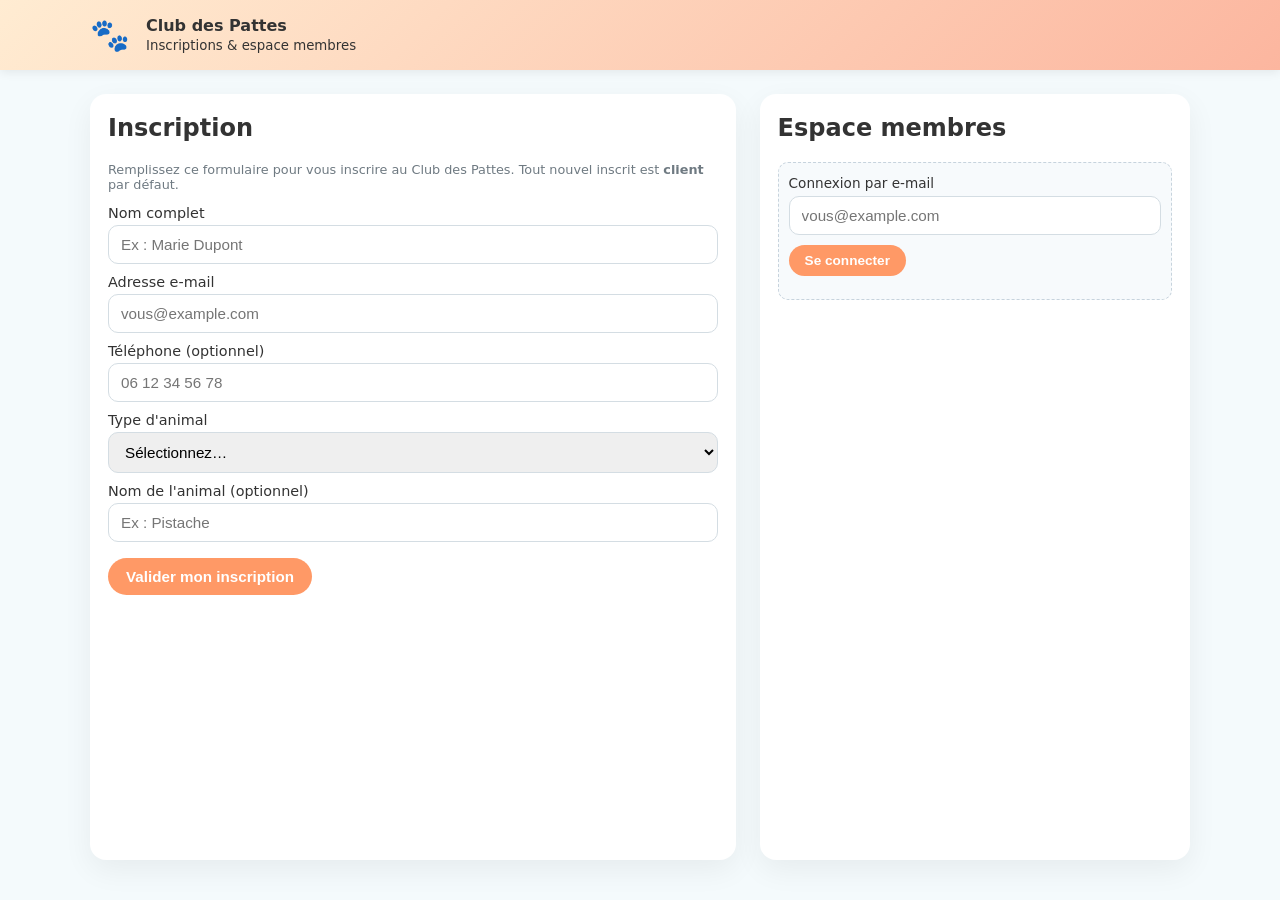
==== frontend/index.html @ 3904e28c "first commit" ====
<!DOCTYPE html>
<html lang="fr">

<head>
    <meta charset="UTF-8" />
    <meta name="viewport" content="width=device-width, initial-scale=1.0" />
    <title>Club des Pattes – Inscriptions</title>

    <style>
        /* ========= Variables & reset ========= */
        :root {
            --bg: #f4fafc;
            --primary: #ff9966;
            --primary-dark: #e07c4a;
            --accent: #4cb8b3;
            --text-main: #333;
            --card-bg: #ffffff;
            --border-radius: 16px;
        }

        * {
            box-sizing: border-box;
        }

        body {
            margin: 0;
            font-family: system-ui, sans-serif;
            background: var(--bg);
            color: var(--text-main);
        }

        /* ========= Layout général ========= */
        .page {
            min-height: 100vh;
            display: flex;
            flex-direction: column;
        }

        header {
            background: linear-gradient(135deg, #ffecd2, #fcb69f);
            padding: 16px 24px;
            box-shadow: 0 2px 10px rgba(0, 0, 0, 0.08);
        }

        .header-inner {
            max-width: 1100px;
            margin: 0 auto;
            display: flex;
            align-items: center;
            gap: 16px;
        }

        main {
            flex: 1;
            display: flex;
            justify-content: center;
            padding: 24px 16px 40px;
        }

        .layout {
            max-width: 1100px;
            width: 100%;
            display: grid;
            grid-template-columns: minmax(0, 3fr) minmax(0, 2fr);
            gap: 24px;
        }

        @media (max-width: 880px) {
            .layout {
                grid-template-columns: 1fr;
            }
        }

        /* ========= Cartes / blocs ========= */
        .card {
            background: var(--card-bg);
            border-radius: var(--border-radius);
            padding: 20px 18px;
            box-shadow: 0 10px 30px rgba(0, 0, 0, 0.06);
        }

        .card h2 {
            display: flex;
            align-items: center;
            gap: 8px;
            margin-top: 0;
        }

        .helper-text {
            font-size: 0.8rem;
            color: #6f7a82;
        }

        /* ========= Formulaires ========= */
        form label {
            display: block;
            margin-top: 10px;
            font-size: 0.9rem;
        }

        input,
        select {
            width: 100%;
            padding: 10px 12px;
            border-radius: 10px;
            border: 1px solid #d4dde3;
            margin-top: 4px;
            font-size: 0.95rem;
        }

        input:focus,
        select:focus {
            border-color: var(--accent);
            box-shadow: 0 0 0 3px rgba(76, 184, 179, 0.2);
            outline: none;
        }

        .btn-primary {
            margin-top: 16px;
            background: var(--primary);
            color: white;
            padding: 10px 18px;
            border-radius: 999px;
            border: none;
            cursor: pointer;
            font-weight: 600;
            font-size: 0.95rem;
        }

        .btn-primary:hover {
            background: var(--primary-dark);
        }

        .info-message {
            display: none;
            margin-top: 12px;
            padding: 10px;
            background: #e7faf6;
            border: 1px solid #c9efe6;
            border-radius: 8px;
            font-size: 0.85rem;
        }

        /* ========= Tableau admin ========= */
        .table-wrap {
            margin-top: 10px;
            border-radius: 12px;
            border: 1px solid #e0e5ea;
            max-height: 380px;
            overflow-y: auto;
        }

        table {
            width: 100%;
            border-collapse: collapse;
            font-size: 0.85rem;
        }

        th,
        td {
            padding: 8px 10px;
            border-bottom: 1px solid #eef1f5;
        }

        th {
            position: sticky;
            top: 0;
            background: #f7fafc;
            z-index: 1;
        }

        .btn-link {
            color: #d33;
            background: none;
            border: none;
            cursor: pointer;
            font-size: 0.8rem;
        }

        .btn-link:hover {
            text-decoration: underline;
        }

        /* ========= Espace membres ========= */
        .login-box {
            padding: 10px;
            border-radius: 10px;
            background: #f7fafc;
            border: 1px dashed #c7d3dd;
            margin-bottom: 12px;
        }

        .profile-box {
            padding: 10px;
            border-radius: 10px;
            background: #fdfefe;
            border: 1px solid #e0e5ea;
            font-size: 0.9rem;
        }

        .role-label {
            display: inline-block;
            margin-top: 6px;
            padding: 2px 8px;
            border-radius: 999px;
            font-size: 0.75rem;
            background: #e3f4ff;
            color: #246ca8;
        }

        .role-label.admin {
            background: #ffe3f1;
            color: #a3126a;
        }
    </style>
</head>

<body>
    <div class="page">
        <!-- ========= Header ========= -->
        <header>
            <div class="header-inner">
                <span style="font-size:2rem;">🐾</span>
                <div>
                    <strong>Club des Pattes</strong><br />
                    <small>Inscriptions & espace membres</small>
                </div>
            </div>
        </header>

        <!-- ========= Main ========= -->
        <main>
            <div class="layout">

                <!-- =======================
                     Colonne gauche : inscription
                     ======================= -->
                <section class="card">
                    <h2>Inscription</h2>
                    <p class="helper-text">
                        Remplissez ce formulaire pour vous inscrire au Club des Pattes.
                        Tout nouvel inscrit est <strong>client</strong> par défaut.
                    </p>

                    <form id="signupForm">
                        <label for="fullName">Nom complet</label>
                        <input id="fullName" type="text" required placeholder="Ex : Marie Dupont" />

                        <label for="email">Adresse e-mail</label>
                        <input id="email" type="email" required placeholder="vous@example.com" />

                        <label for="phone">Téléphone (optionnel)</label>
                        <input id="phone" type="tel" placeholder="06 12 34 56 78" />

                        <label for="animalType">Type d'animal</label>
                        <select id="animalType" required>
                            <option value="">Sélectionnez…</option>
                            <option value="chien">Chien</option>
                            <option value="chat">Chat</option>
                            <option value="nac">NAC</option>
                            <option value="oiseau">Oiseau</option>
                            <option value="autre">Autre</option>
                        </select>

                        <label for="animalName">Nom de l'animal (optionnel)</label>
                        <input id="animalName" type="text" placeholder="Ex : Pistache" />

                        <button class="btn-primary" type="submit" id="submitBtn">
                            Valider mon inscription
                        </button>
                    </form>

                    <div id="signupMessage" class="info-message"></div>
                </section>

                <!-- =======================
                     Colonne droite : espace membres
                     ======================= -->
                <section class="card">
                    <h2>Espace membres</h2>

                    <!-- Connexion par e-mail -->
                    <div class="login-box">
                        <label for="loginEmail" style="font-size:.85rem;">Connexion par e-mail</label>
                        <input type="email" id="loginEmail" placeholder="vous@example.com" />
                        <button id="loginBtn" type="button" class="btn-primary"
                            style="width:auto;margin-top:10px;padding:8px 16px;font-size:.85rem;">
                            Se connecter
                        </button>
                        <p id="loginStatus" class="helper-text"></p>
                    </div>

                    <!-- Vue CLIENT : profil personnel -->
                    <div id="clientProfile" style="display:none;margin-top:16px;">
                        <h3>Mon profil</h3>
                        <div id="clientProfileContent" class="profile-box">
                            <!-- rempli en JS -->
                        </div>
                    </div>

                    <!-- Vue ADMIN : gestion complète -->
                    <div id="adminManagement" style="display:none;margin-top:16px;">
                        <h3>Gestion des inscrits</h3>
                        <p class="helper-text">
                            En tant qu'admin, vous pouvez modifier les fiches, changer les rôles
                            et supprimer des inscrits.
                        </p>

                        <div class="table-wrap">
                            <table>
                                <thead>
                                    <tr>
                                        <th>Nom</th>
                                        <th>Rôle</th>
                                        <th>Animal</th>
                                        <th>Email</th>
                                        <th>Actions</th>
                                    </tr>
                                </thead>
                                <tbody id="clientsTableBody">
                                    <!-- rempli en JS -->
                                </tbody>
                            </table>
                        </div>
                    </div>
                </section>
            </div>
        </main>
    </div>

    <!-- ========= Script : logique front ========= -->
    <script>
        // URL de base de l'API Flask
        const API_BASE = "/api/clients";

        // État global
        let clients = [];        // tous les inscrits (utile pour la vue admin)
        let currentUser = null;  // utilisateur connecté (object client)
        let isAdmin = false;     // dérivé de currentUser.role === "admin"
        let editingId = null;    // id du client actuellement en édition (pour l'admin)

        // Références DOM principales
        const signupForm = document.getElementById("signupForm");
        const signupMessage = document.getElementById("signupMessage");
        const submitBtn = document.getElementById("submitBtn");

        const loginBtn = document.getElementById("loginBtn");
        const loginStatus = document.getElementById("loginStatus");
        const loginEmailInput = document.getElementById("loginEmail");

        const clientProfile = document.getElementById("clientProfile");
        const clientProfileContent = document.getElementById("clientProfileContent");
        const adminManagement = document.getElementById("adminManagement");
        const tableBody = document.getElementById("clientsTableBody");

        /* =======================
           Chargement initial des données
           ======================= */
        document.addEventListener("DOMContentLoaded", () => {
            updateViewForRole(); // personne connectée au départ
            loadClients();       // on charge quand même la base (utile pour admin)
        });

        async function loadClients() {
            try {
                const res = await fetch(API_BASE);
                clients = await res.json();
                renderTable();
                // Si currentUser est défini, on actualise ses infos depuis la base
                if (currentUser) {
                    const updated = clients.find(c => c.id === currentUser.id);
                    if (updated) {
                        currentUser = updated;
                        updateViewForRole();
                    }
                }
            } catch (err) {
                console.error("Erreur GET /api/clients :", err);
            }
        }

        /* =======================
           Inscription / édition via formulaire
           ======================= */
        signupForm.addEventListener("submit", async (e) => {
            e.preventDefault();

            // Rôle par défaut = client ; si on édite quelqu'un,
            // on conserve son rôle (client ou admin).
            let role = "client";
            if (editingId !== null) {
                const existing = clients.find(c => c.id === editingId);
                if (existing && existing.role) {
                    role = existing.role;
                }
            }

            const client = {
                fullName: document.getElementById("fullName").value.trim(),
                email: document.getElementById("email").value.trim(),
                phone: document.getElementById("phone").value.trim(),
                animalType: document.getElementById("animalType").value,
                animalName: document.getElementById("animalName").value.trim(),
                role: role
            };

            if (!client.fullName || !client.email || !client.animalType) {
                alert("Merci de remplir au minimum nom, e-mail et type d'animal.");
                return;
            }

            try {
                if (editingId === null) {
                    // --- Création (POST) ---
                    client.id = Date.now();

                    const res = await fetch(API_BASE, {
                        method: "POST",
                        headers: { "Content-Type": "application/json" },
                        body: JSON.stringify(client),
                    });

                    if (!res.ok) {
                        console.error("Erreur POST:", await res.text());
                        alert("Erreur lors de la création de l'inscription.");
                        return;
                    }

                    signupMessage.textContent = `Merci ${client.fullName}, votre inscription est enregistrée.`;
                } else {
                    // --- Édition (PUT) ---
                    const res = await fetch(`${API_BASE}/${editingId}`, {
                        method: "PUT",
                        headers: { "Content-Type": "application/json" },
                        body: JSON.stringify(client),
                    });

                    if (!res.ok) {
                        console.error("Erreur PUT:", await res.text());
                        alert("Erreur lors de la mise à jour de l'inscription.");
                        return;
                    }

                    signupMessage.textContent = `La fiche de ${client.fullName} a été mise à jour.`;
                }

                signupMessage.style.display = "block";
                signupForm.reset();
                editingId = null;
                submitBtn.textContent = "Valider mon inscription";

                await loadClients();
            } catch (err) {
                console.error("Erreur réseau (submit) :", err);
                alert("Erreur de communication avec le serveur.");
            }
        });

        /* =======================
           Connexion simple par e-mail
           (on récupère l'utilisateur et son rôle depuis l'API)
           ======================= */
        if (loginBtn) {
            loginBtn.addEventListener("click", login);
        }

        async function login() {
            const email = (loginEmailInput.value || "").trim();
            if (!email) {
                loginStatus.textContent = "Merci de saisir votre e-mail.";
                loginStatus.style.color = "#c0392b";
                return;
            }

            try {
                const res = await fetch("/api/login", {
                    method: "POST",
                    headers: { "Content-Type": "application/json" },
                    body: JSON.stringify({ email }),
                });

                if (!res.ok) {
                    loginStatus.textContent = "Utilisateur non trouvé.";
                    loginStatus.style.color = "#c0392b";
                    currentUser = null;
                    isAdmin = false;
                    updateViewForRole();
                    return;
                }

                const data = await res.json();
                currentUser = data.user;
                isAdmin = currentUser.role === "admin";

                loginStatus.textContent = isAdmin
                    ? `Connecté en admin (${currentUser.fullName}).`
                    : `Connecté en tant que client (${currentUser.fullName}).`;
                loginStatus.style.color = "#1b9448";

                updateViewForRole();
                // Pour admin, on s'assure que la table est à jour
                if (isAdmin) {
                    await loadClients();
                }
            } catch (e) {
                console.error("Erreur login:", e);
                loginStatus.textContent = "Erreur de connexion au serveur.";
                loginStatus.style.color = "#c0392b";
            }
        }

        /* =======================
           Adapter la vue en fonction du rôle
           ======================= */
        function updateViewForRole() {
            if (!currentUser) {
                // Personne connectée → on cache les deux vues
                clientProfile.style.display = "none";
                adminManagement.style.display = "none";
                return;
            }

            if (currentUser.role === "admin") {
                // Vue admin
                clientProfile.style.display = "none";
                adminManagement.style.display = "block";
            } else {
                // Vue client
                adminManagement.style.display = "none";
                clientProfile.style.display = "block";

                const animalLabel = currentUser.animalName
                    ? `${currentUser.animalName} (${currentUser.animalType})`
                    : (currentUser.animalType || "-");

                const roleText = currentUser.role === "admin" ? "Admin" : "Client";

                clientProfileContent.innerHTML = `
                    <p><strong>Nom :</strong> ${currentUser.fullName}</p>
                    <p><strong>Email :</strong> ${currentUser.email}</p>
                    <p><strong>Téléphone :</strong> ${currentUser.phone || "-"}</p>
                    <p><strong>Animal :</strong> ${animalLabel}</p>
                    <p><strong>Statut :</strong> ${roleText}</p>
                `;
            }
        }

        /* =======================
           Affichage du tableau (admin seulement)
           ======================= */
        function renderTable() {
            // Par sécurité : si pas admin, on ne montre rien
            if (!isAdmin) {
                tableBody.innerHTML = "";
                return;
            }

            tableBody.innerHTML = "";

            if (!clients.length) {
                const tr = document.createElement("tr");
                const td = document.createElement("td");
                td.colSpan = 5;
                td.textContent = "Aucun inscrit pour le moment.";
                td.style.fontStyle = "italic";
                td.style.color = "#999";
                tr.appendChild(td);
                tableBody.appendChild(tr);
                return;
            }

            clients.forEach(c => {
                const tr = document.createElement("tr");

                // Nom
                const tdName = document.createElement("td");
                tdName.textContent = c.fullName;
                tr.appendChild(tdName);

                // Rôle (select pour admin)
                const tdRole = document.createElement("td");
                const select = document.createElement("select");

                const roles = [
                    { value: "client", label: "Client" },
                    { value: "admin", label: "Admin" }
                ];

                roles.forEach(r => {
                    const opt = document.createElement("option");
                    opt.value = r.value;
                    opt.textContent = r.label;
                    if ((c.role || "client") === r.value) opt.selected = true;
                    select.appendChild(opt);
                });

                select.addEventListener("change", () => {
                    updateClientRole(c.id, select.value);
                });

                tdRole.appendChild(select);
                tr.appendChild(tdRole);

                // Animal
                const tdAnimal = document.createElement("td");
                const animalLabel = c.animalName
                    ? `${c.animalName} (${c.animalType})`
                    : (c.animalType || "-");
                tdAnimal.textContent = animalLabel;
                tr.appendChild(tdAnimal);

                // Email
                const tdEmail = document.createElement("td");
                tdEmail.textContent = c.email;
                tr.appendChild(tdEmail);

                // Actions
                const tdActions = document.createElement("td");
                const editBtn = document.createElement("button");
                editBtn.textContent = "Modifier";
                editBtn.className = "btn-link";
                editBtn.addEventListener("click", () => startEdit(c.id));

                const delBtn = document.createElement("button");
                delBtn.textContent = "Supprimer";
                delBtn.className = "btn-link";
                delBtn.addEventListener("click", () => deleteClient(c.id));

                tdActions.appendChild(editBtn);
                tdActions.appendChild(document.createTextNode(" | "));
                tdActions.appendChild(delBtn);

                tr.appendChild(tdActions);

                tableBody.appendChild(tr);
            });
        }

        /* =======================
           Actions admin : edit / delete / change role
           ======================= */

        // Pré-remplir le formulaire avec les données du client
        function startEdit(id) {
            if (!isAdmin) {
                alert("Seul un admin peut modifier une fiche depuis la vue gestion.");
                return;
            }

            const client = clients.find(c => c.id === id);
            if (!client) return;

            editingId = id;

            document.getElementById("fullName").value = client.fullName || "";
            document.getElementById("email").value = client.email || "";
            document.getElementById("phone").value = client.phone || "";
            document.getElementById("animalType").value = client.animalType || "";
            document.getElementById("animalName").value = client.animalName || "";

            submitBtn.textContent = "Mettre à jour l'inscription";
            signupMessage.style.display = "block";
            signupMessage.textContent = `Vous modifiez la fiche de ${client.fullName}.`;
        }

        async function deleteClient(id) {
            if (!isAdmin) {
                alert("Seul un admin peut supprimer une fiche.");
                return;
            }
            if (!confirm("Supprimer cet inscrit ?")) return;

            try {
                const res = await fetch(`${API_BASE}/${id}`, { method: "DELETE" });
                if (!res.ok) {
                    console.error("Erreur DELETE:", await res.text());
                    alert("Erreur lors de la suppression.");
                    return;
                }
                await loadClients();
            } catch (err) {
                console.error("Erreur réseau (delete):", err);
                alert("Erreur de communication avec le serveur.");
            }
        }

        async function updateClientRole(id, newRole) {
            if (!isAdmin) {
                alert("Seul un admin peut modifier les rôles.");
                return;
            }

            const client = clients.find(c => c.id === id);
            if (!client) return;

            const updated = { ...client, role: newRole };

            try {
                const res = await fetch(`${API_BASE}/${id}`, {
                    method: "PUT",
                    headers: { "Content-Type": "application/json" },
                    body: JSON.stringify(updated),
                });

                if (!res.ok) {
                    console.error("Erreur PUT (role):", await res.text());
                    alert("Erreur lors de la mise à jour du rôle.");
                    return;
                }

                await loadClients();

                // Si on vient de changer le rôle de l'utilisateur connecté,
                // on met à jour son état local + vue.
                if (currentUser && currentUser.id === id) {
                    currentUser.role = newRole;
                    isAdmin = newRole === "admin";
                    updateViewForRole();
                }
            } catch (err) {
                console.error("Erreur réseau (role):", err);
                alert("Erreur de communication avec le serveur.");
            }
        }
    </script>
</body>

</html>
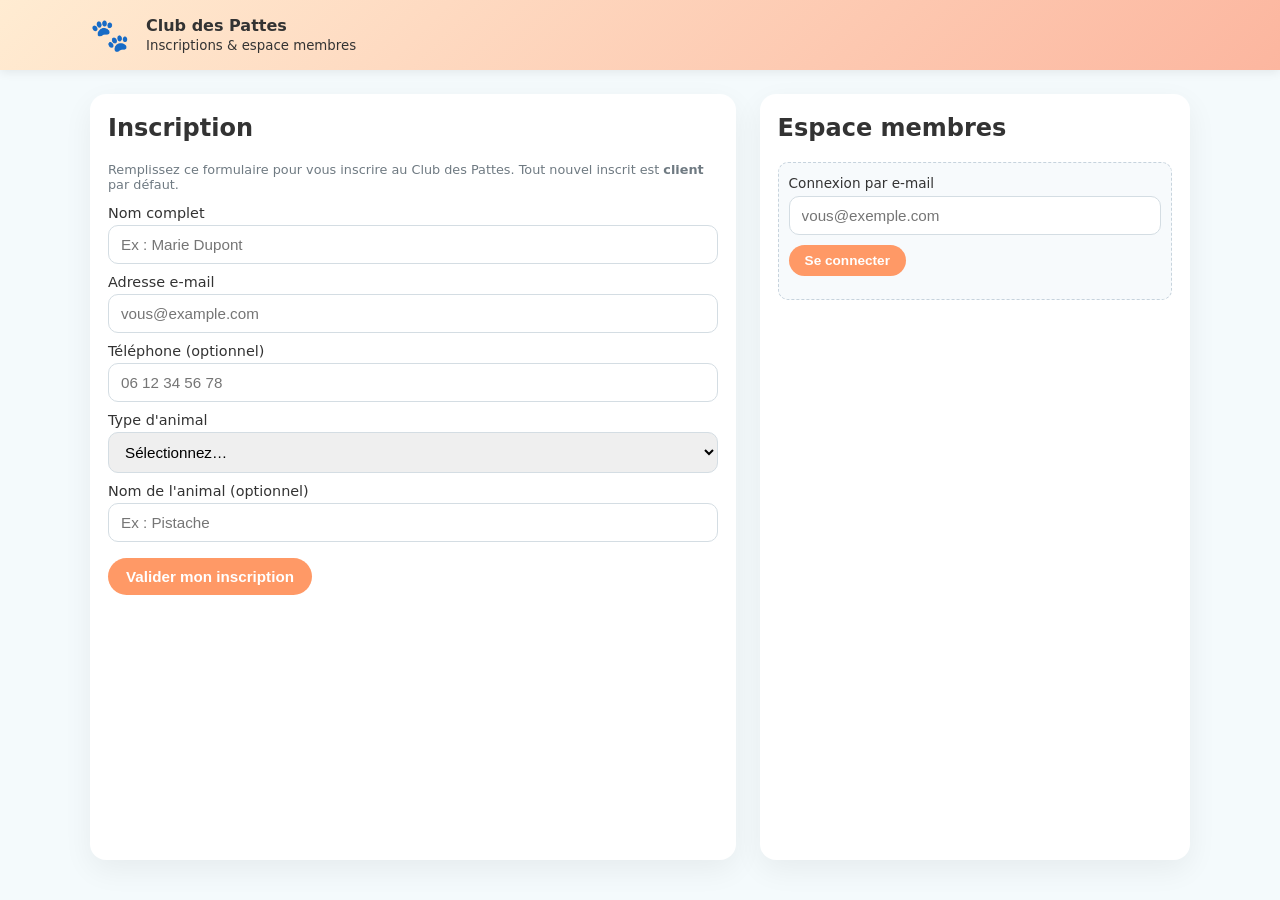
==== commit 35cf895f: "save 02/12/25" ====
--- a/frontend/index.html
+++ b/frontend/index.html
@@ -4,6 +4,7 @@
 <head>
     <meta charset="UTF-8" />
     <meta name="viewport" content="width=device-width, initial-scale=1.0" />
+    <link rel="icon" type="image/x-icon" href="favicon.ico">
     <title>Club des Pattes – Inscriptions</title>
 
     <style>
@@ -282,7 +283,7 @@
                     <!-- Connexion par e-mail -->
                     <div class="login-box">
                         <label for="loginEmail" style="font-size:.85rem;">Connexion par e-mail</label>
-                        <input type="email" id="loginEmail" placeholder="vous@example.com" />
+                        <input type="email" id="loginEmail" placeholder="vous@exemple.com" />
                         <button id="loginBtn" type="button" class="btn-primary"
                             style="width:auto;margin-top:10px;padding:8px 16px;font-size:.85rem;">
                             Se connecter
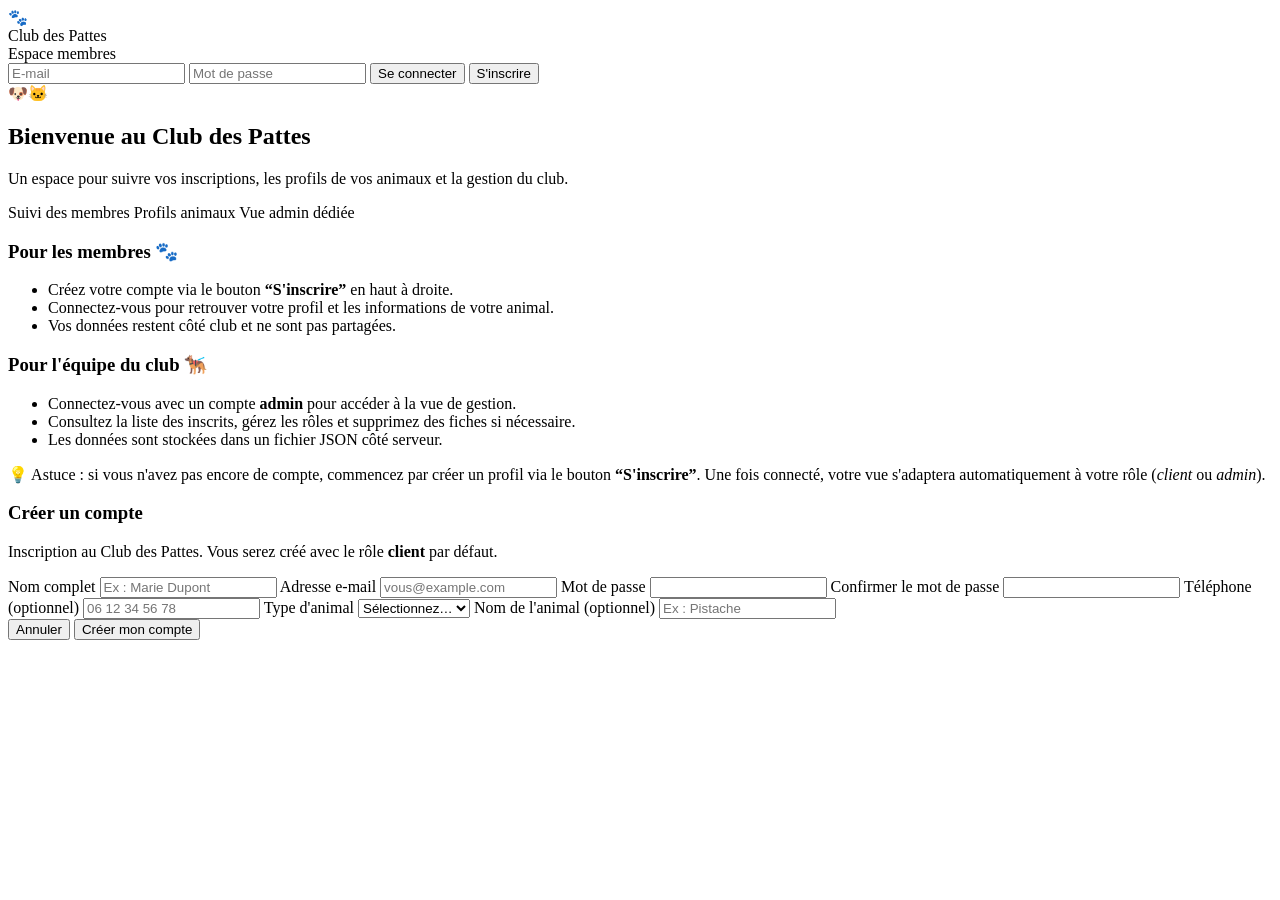
==== commit caba6448: "update 06/12/25" ====
--- a/frontend/index.html
+++ b/frontend/index.html
@@ -4,307 +4,112 @@
 <head>
     <meta charset="UTF-8" />
     <meta name="viewport" content="width=device-width, initial-scale=1.0" />
-    <link rel="icon" type="image/x-icon" href="favicon.ico">
-    <title>Club des Pattes – Inscriptions</title>
-
-    <style>
-        /* ========= Variables & reset ========= */
-        :root {
-            --bg: #f4fafc;
-            --primary: #ff9966;
-            --primary-dark: #e07c4a;
-            --accent: #4cb8b3;
-            --text-main: #333;
-            --card-bg: #ffffff;
-            --border-radius: 16px;
-        }
-
-        * {
-            box-sizing: border-box;
-        }
-
-        body {
-            margin: 0;
-            font-family: system-ui, sans-serif;
-            background: var(--bg);
-            color: var(--text-main);
-        }
-
-        /* ========= Layout général ========= */
-        .page {
-            min-height: 100vh;
-            display: flex;
-            flex-direction: column;
-        }
-
-        header {
-            background: linear-gradient(135deg, #ffecd2, #fcb69f);
-            padding: 16px 24px;
-            box-shadow: 0 2px 10px rgba(0, 0, 0, 0.08);
-        }
-
-        .header-inner {
-            max-width: 1100px;
-            margin: 0 auto;
-            display: flex;
-            align-items: center;
-            gap: 16px;
-        }
-
-        main {
-            flex: 1;
-            display: flex;
-            justify-content: center;
-            padding: 24px 16px 40px;
-        }
-
-        .layout {
-            max-width: 1100px;
-            width: 100%;
-            display: grid;
-            grid-template-columns: minmax(0, 3fr) minmax(0, 2fr);
-            gap: 24px;
-        }
-
-        @media (max-width: 880px) {
-            .layout {
-                grid-template-columns: 1fr;
-            }
-        }
-
-        /* ========= Cartes / blocs ========= */
-        .card {
-            background: var(--card-bg);
-            border-radius: var(--border-radius);
-            padding: 20px 18px;
-            box-shadow: 0 10px 30px rgba(0, 0, 0, 0.06);
-        }
-
-        .card h2 {
-            display: flex;
-            align-items: center;
-            gap: 8px;
-            margin-top: 0;
-        }
-
-        .helper-text {
-            font-size: 0.8rem;
-            color: #6f7a82;
-        }
-
-        /* ========= Formulaires ========= */
-        form label {
-            display: block;
-            margin-top: 10px;
-            font-size: 0.9rem;
-        }
-
-        input,
-        select {
-            width: 100%;
-            padding: 10px 12px;
-            border-radius: 10px;
-            border: 1px solid #d4dde3;
-            margin-top: 4px;
-            font-size: 0.95rem;
-        }
-
-        input:focus,
-        select:focus {
-            border-color: var(--accent);
-            box-shadow: 0 0 0 3px rgba(76, 184, 179, 0.2);
-            outline: none;
-        }
-
-        .btn-primary {
-            margin-top: 16px;
-            background: var(--primary);
-            color: white;
-            padding: 10px 18px;
-            border-radius: 999px;
-            border: none;
-            cursor: pointer;
-            font-weight: 600;
-            font-size: 0.95rem;
-        }
-
-        .btn-primary:hover {
-            background: var(--primary-dark);
-        }
-
-        .info-message {
-            display: none;
-            margin-top: 12px;
-            padding: 10px;
-            background: #e7faf6;
-            border: 1px solid #c9efe6;
-            border-radius: 8px;
-            font-size: 0.85rem;
-        }
-
-        /* ========= Tableau admin ========= */
-        .table-wrap {
-            margin-top: 10px;
-            border-radius: 12px;
-            border: 1px solid #e0e5ea;
-            max-height: 380px;
-            overflow-y: auto;
-        }
-
-        table {
-            width: 100%;
-            border-collapse: collapse;
-            font-size: 0.85rem;
-        }
-
-        th,
-        td {
-            padding: 8px 10px;
-            border-bottom: 1px solid #eef1f5;
-        }
-
-        th {
-            position: sticky;
-            top: 0;
-            background: #f7fafc;
-            z-index: 1;
-        }
-
-        .btn-link {
-            color: #d33;
-            background: none;
-            border: none;
-            cursor: pointer;
-            font-size: 0.8rem;
-        }
-
-        .btn-link:hover {
-            text-decoration: underline;
-        }
-
-        /* ========= Espace membres ========= */
-        .login-box {
-            padding: 10px;
-            border-radius: 10px;
-            background: #f7fafc;
-            border: 1px dashed #c7d3dd;
-            margin-bottom: 12px;
-        }
-
-        .profile-box {
-            padding: 10px;
-            border-radius: 10px;
-            background: #fdfefe;
-            border: 1px solid #e0e5ea;
-            font-size: 0.9rem;
-        }
-
-        .role-label {
-            display: inline-block;
-            margin-top: 6px;
-            padding: 2px 8px;
-            border-radius: 999px;
-            font-size: 0.75rem;
-            background: #e3f4ff;
-            color: #246ca8;
-        }
-
-        .role-label.admin {
-            background: #ffe3f1;
-            color: #a3126a;
-        }
-    </style>
+    <title>Club des Pattes – Espace membres</title>
+
+    <link rel="icon" type="image/x-icon" href="/favicon.ico">
+    <link rel="stylesheet" href="/style.css">
+
 </head>
 
 <body>
     <div class="page">
-        <!-- ========= Header ========= -->
+        <!-- ========= HEADER ========= -->
         <header>
             <div class="header-inner">
-                <span style="font-size:2rem;">🐾</span>
-                <div>
-                    <strong>Club des Pattes</strong><br />
-                    <small>Inscriptions & espace membres</small>
+                <!-- Logo + titre -->
+                <div class="logo-block">
+                    <span class="logo-icon">🐾</span>
+                    <div>
+                        <div class="header-title">Club des Pattes</div>
+                        <div class="header-sub">Espace membres</div>
+                    </div>
+                </div>
+
+                <!-- Zone authentification (en haut à droite) -->
+                <div class="auth-area" id="authArea">
+                    <!-- Affiché quand personne n'est connecté -->
+                    <input type="email" id="loginEmail" placeholder="E-mail" />
+                    <input type="password" id="loginPassword" placeholder="Mot de passe" />
+                    <button class="btn-small btn-primary" id="loginBtn">Se connecter</button>
+                    <button class="btn-small btn-outline" id="openRegisterBtn">S'inscrire</button>
+                </div>
+
+                <!-- Zone "utilisateur connecté" (remplace authArea) -->
+                <div class="auth-area" id="userArea" style="display:none;">
+                    <span id="userInfoText"></span>
+                    <button class="btn-small btn-outline" id="logoutBtn">Se déconnecter</button>
                 </div>
             </div>
         </header>
 
-        <!-- ========= Main ========= -->
+        <!-- ========= MAIN ========= -->
         <main>
             <div class="layout">
-
-                <!-- =======================
-                     Colonne gauche : inscription
-                     ======================= -->
-                <section class="card">
-                    <h2>Inscription</h2>
-                    <p class="helper-text">
-                        Remplissez ce formulaire pour vous inscrire au Club des Pattes.
-                        Tout nouvel inscrit est <strong>client</strong> par défaut.
-                    </p>
-
-                    <form id="signupForm">
-                        <label for="fullName">Nom complet</label>
-                        <input id="fullName" type="text" required placeholder="Ex : Marie Dupont" />
-
-                        <label for="email">Adresse e-mail</label>
-                        <input id="email" type="email" required placeholder="vous@example.com" />
-
-                        <label for="phone">Téléphone (optionnel)</label>
-                        <input id="phone" type="tel" placeholder="06 12 34 56 78" />
-
-                        <label for="animalType">Type d'animal</label>
-                        <select id="animalType" required>
-                            <option value="">Sélectionnez…</option>
-                            <option value="chien">Chien</option>
-                            <option value="chat">Chat</option>
-                            <option value="nac">NAC</option>
-                            <option value="oiseau">Oiseau</option>
-                            <option value="autre">Autre</option>
-                        </select>
-
-                        <label for="animalName">Nom de l'animal (optionnel)</label>
-                        <input id="animalName" type="text" placeholder="Ex : Pistache" />
-
-                        <button class="btn-primary" type="submit" id="submitBtn">
-                            Valider mon inscription
-                        </button>
-                    </form>
-
-                    <div id="signupMessage" class="info-message"></div>
-                </section>
-
-                <!-- =======================
-                     Colonne droite : espace membres
-                     ======================= -->
-                <section class="card">
-                    <h2>Espace membres</h2>
-
-                    <!-- Connexion par e-mail -->
-                    <div class="login-box">
-                        <label for="loginEmail" style="font-size:.85rem;">Connexion par e-mail</label>
-                        <input type="email" id="loginEmail" placeholder="vous@exemple.com" />
-                        <button id="loginBtn" type="button" class="btn-primary"
-                            style="width:auto;margin-top:10px;padding:8px 16px;font-size:.85rem;">
-                            Se connecter
-                        </button>
-                        <p id="loginStatus" class="helper-text"></p>
-                    </div>
-
-                    <!-- Vue CLIENT : profil personnel -->
-                    <div id="clientProfile" style="display:none;margin-top:16px;">
-                        <h3>Mon profil</h3>
-                        <div id="clientProfileContent" class="profile-box">
-                            <!-- rempli en JS -->
+                <!-- Colonne gauche : accueil -->
+                <section class="card home-card">
+                    <div class="home-header">
+                        <div class="home-emoji">🐶🐱</div>
+                        <div>
+                            <h1 class="home-title">Bienvenue au Club des Pattes</h1>
+                            <p class="home-subtitle">
+                                Un espace pour suivre vos inscriptions, les profils de vos animaux
+                                et la gestion du club.
+                            </p>
+                            <div class="pills-row">
+                                <span class="pill highlight">Suivi des membres</span>
+                                <span class="pill">Profils animaux</span>
+                                <span class="pill">Vue admin dédiée</span>
+                            </div>
                         </div>
                     </div>
 
-                    <!-- Vue ADMIN : gestion complète -->
-                    <div id="adminManagement" style="display:none;margin-top:16px;">
-                        <h3>Gestion des inscrits</h3>
+                    <div class="home-columns">
+                        <div class="home-block">
+                            <h3>Pour les membres 🐾</h3>
+                            <ul class="home-list">
+                                <li>Créez votre compte via le bouton <strong>“S'inscrire”</strong> en haut à droite.
+                                </li>
+                                <li>Connectez-vous pour retrouver votre profil et les informations de votre animal.</li>
+                                <li>Vos données restent côté club et ne sont pas partagées.</li>
+                            </ul>
+                        </div>
+
+                        <div class="home-block">
+                            <h3>Pour l'équipe du club 🐕‍🦺</h3>
+                            <ul class="home-list">
+                                <li>Connectez-vous avec un compte <strong>admin</strong> pour accéder à la vue de
+                                    gestion.</li>
+                                <li>Consultez la liste des inscrits, gérez les rôles et supprimez des fiches si
+                                    nécessaire.</li>
+                                <li>Les données sont stockées dans un fichier JSON côté serveur.</li>
+                            </ul>
+                        </div>
+                    </div>
+
+                    <p class="home-footer-note">
+                        💡 Astuce : si vous n'avez pas encore de compte, commencez par créer un profil via le bouton
+                        <strong>“S'inscrire”</strong>. Une fois connecté, votre vue s'adaptera automatiquement à votre
+                        rôle
+                        (<em>client</em> ou <em>admin</em>).
+                    </p>
+                </section>
+
+                <!-- Colonne droite : espace client / admin -->
+                <section class="card">
+                    <!-- Messages généraux -->
+                    <div id="globalMessage" class="info-message"></div>
+
+                    <!-- Vue client -->
+                    <div id="clientView" style="display:none;">
+                        <h2>Mon profil</h2>
+                        <div id="clientProfile" class="profile-box"></div>
+                    </div>
+
+                    <!-- Vue admin -->
+                    <div id="adminView" style="display:none;">
+                        <h2>Gestion des inscrits</h2>
                         <p class="helper-text">
-                            En tant qu'admin, vous pouvez modifier les fiches, changer les rôles
-                            et supprimer des inscrits.
+                            Espace réservé aux administrateurs du Club des Pattes.
                         </p>
 
                         <div class="table-wrap">
@@ -327,164 +132,181 @@
                 </section>
             </div>
         </main>
+
+        <!-- ========= MODAL INSCRIPTION ========= -->
+        <div class="modal-backdrop" id="registerModal">
+            <div class="modal">
+                <h3>Créer un compte</h3>
+                <p class="helper-text">
+                    Inscription au Club des Pattes. Vous serez créé avec le rôle <strong>client</strong> par défaut.
+                </p>
+
+                <!-- Formulaire d'inscription -->
+                <form id="registerForm">
+                    <label for="regFullName">Nom complet</label>
+                    <input id="regFullName" type="text" required placeholder="Ex : Marie Dupont" />
+
+                    <label for="regEmail">Adresse e-mail</label>
+                    <input id="regEmail" type="email" required placeholder="vous@example.com" />
+
+                    <label for="regPassword">Mot de passe</label>
+                    <input id="regPassword" type="password" required />
+
+                    <label for="regPassword2">Confirmer le mot de passe</label>
+                    <input id="regPassword2" type="password" required />
+
+                    <label for="regPhone">Téléphone (optionnel)</label>
+                    <input id="regPhone" type="tel" placeholder="06 12 34 56 78" />
+
+                    <label for="regAnimalType">Type d'animal</label>
+                    <select id="regAnimalType" required>
+                        <option value="">Sélectionnez…</option>
+                        <option value="chien">Chien</option>
+                        <option value="chat">Chat</option>
+                        <option value="nac">NAC</option>
+                        <option value="oiseau">Oiseau</option>
+                        <option value="autre">Autre</option>
+                    </select>
+
+                    <label for="regAnimalName">Nom de l'animal (optionnel)</label>
+                    <input id="regAnimalName" type="text" placeholder="Ex : Pistache" />
+
+                    <div class="modal-actions">
+                        <button type="button" class="btn-small btn-outline" id="closeRegisterBtn">Annuler</button>
+                        <button type="submit" class="btn-small btn-primary">Créer mon compte</button>
+                    </div>
+                </form>
+
+                <!-- Message d'erreur sous le formulaire -->
+                <p class="helper-text" id="registerMessage"></p>
+
+                <!-- Écran de succès -->
+                <div id="registerSuccess" style="display:none; text-align:center; padding:10px 0;">
+                    <h3>Compte créé avec succès 🎉</h3>
+                    <p class="helper-text">Vous pouvez maintenant vous connecter.</p>
+
+                    <div class="modal-actions" style="justify-content:center; margin-top:15px;">
+                        <button id="successLoginBtn" class="btn-small btn-primary">Se connecter</button>
+                        <button id="successCloseBtn" class="btn-small btn-outline">Fermer</button>
+                    </div>
+                </div>
+            </div>
+        </div>
     </div>
 
-    <!-- ========= Script : logique front ========= -->
+    <!-- ========= SCRIPT ========= -->
     <script>
-        // URL de base de l'API Flask
-        const API_BASE = "/api/clients";
-
-        // État global
-        let clients = [];        // tous les inscrits (utile pour la vue admin)
-        let currentUser = null;  // utilisateur connecté (object client)
-        let isAdmin = false;     // dérivé de currentUser.role === "admin"
-        let editingId = null;    // id du client actuellement en édition (pour l'admin)
-
-        // Références DOM principales
-        const signupForm = document.getElementById("signupForm");
-        const signupMessage = document.getElementById("signupMessage");
-        const submitBtn = document.getElementById("submitBtn");
+        const API_CLIENTS = "/api/clients";
+        const API_LOGIN = "/api/login";
+
+        let clients = [];
+        let currentUser = null;
+        let isAdmin = false;
+
+        // Références DOM
+        const authArea = document.getElementById("authArea");
+        const userArea = document.getElementById("userArea");
+        const userInfoText = document.getElementById("userInfoText");
+        const logoutBtn = document.getElementById("logoutBtn");
 
         const loginBtn = document.getElementById("loginBtn");
-        const loginStatus = document.getElementById("loginStatus");
-        const loginEmailInput = document.getElementById("loginEmail");
-
+        const loginEmail = document.getElementById("loginEmail");
+        const loginPassword = document.getElementById("loginPassword");
+
+        const globalMessage = document.getElementById("globalMessage");
+        const clientView = document.getElementById("clientView");
         const clientProfile = document.getElementById("clientProfile");
-        const clientProfileContent = document.getElementById("clientProfileContent");
-        const adminManagement = document.getElementById("adminManagement");
+        const adminView = document.getElementById("adminView");
         const tableBody = document.getElementById("clientsTableBody");
 
-        /* =======================
-           Chargement initial des données
-           ======================= */
+        const registerModal = document.getElementById("registerModal");
+        const openRegisterBtn = document.getElementById("openRegisterBtn");
+        const closeRegisterBtn = document.getElementById("closeRegisterBtn");
+        const registerForm = document.getElementById("registerForm");
+        const registerMessage = document.getElementById("registerMessage");
+        const registerSuccess = document.getElementById("registerSuccess");
+        const successLoginBtn = document.getElementById("successLoginBtn");
+        const successCloseBtn = document.getElementById("successCloseBtn");
+
+        /* ========= Init ========= */
         document.addEventListener("DOMContentLoaded", () => {
-            updateViewForRole(); // personne connectée au départ
-            loadClients();       // on charge quand même la base (utile pour admin)
+            loadClients();
         });
 
+        /* ========= Helpers UI ========= */
+        function showGlobalMessage(text, ok = true) {
+            globalMessage.textContent = text;
+            globalMessage.style.display = "block";
+            globalMessage.style.background = ok ? "#e7faf6" : "#fdecea";
+            globalMessage.style.borderColor = ok ? "#c9efe6" : "#f5c2c0";
+        }
+
+        function clearGlobalMessage() {
+            globalMessage.style.display = "none";
+            globalMessage.textContent = "";
+        }
+
+        function openRegisterModal() {
+            // reset pour nouvelle ouverture
+            registerForm.style.display = "block";
+            registerForm.reset();
+            registerMessage.textContent = "";
+            registerSuccess.style.display = "none";
+            registerModal.style.display = "flex";
+        }
+
+        function closeRegisterModal() {
+            registerModal.style.display = "none";
+            // on réinitialise pour la prochaine fois
+            registerForm.style.display = "block";
+            registerForm.reset();
+            registerMessage.textContent = "";
+            registerSuccess.style.display = "none";
+        }
+
+        /* ========= Chargement de la base ========= */
         async function loadClients() {
             try {
-                const res = await fetch(API_BASE);
+                const res = await fetch(API_CLIENTS);
                 clients = await res.json();
                 renderTable();
-                // Si currentUser est défini, on actualise ses infos depuis la base
                 if (currentUser) {
                     const updated = clients.find(c => c.id === currentUser.id);
-                    if (updated) {
-                        currentUser = updated;
-                        updateViewForRole();
-                    }
+                    if (updated) currentUser = updated;
+                    updateViewForRole();
                 }
             } catch (err) {
-                console.error("Erreur GET /api/clients :", err);
-            }
-        }
-
-        /* =======================
-           Inscription / édition via formulaire
-           ======================= */
-        signupForm.addEventListener("submit", async (e) => {
-            e.preventDefault();
-
-            // Rôle par défaut = client ; si on édite quelqu'un,
-            // on conserve son rôle (client ou admin).
-            let role = "client";
-            if (editingId !== null) {
-                const existing = clients.find(c => c.id === editingId);
-                if (existing && existing.role) {
-                    role = existing.role;
-                }
-            }
-
-            const client = {
-                fullName: document.getElementById("fullName").value.trim(),
-                email: document.getElementById("email").value.trim(),
-                phone: document.getElementById("phone").value.trim(),
-                animalType: document.getElementById("animalType").value,
-                animalName: document.getElementById("animalName").value.trim(),
-                role: role
-            };
-
-            if (!client.fullName || !client.email || !client.animalType) {
-                alert("Merci de remplir au minimum nom, e-mail et type d'animal.");
-                return;
-            }
-
-            try {
-                if (editingId === null) {
-                    // --- Création (POST) ---
-                    client.id = Date.now();
-
-                    const res = await fetch(API_BASE, {
-                        method: "POST",
-                        headers: { "Content-Type": "application/json" },
-                        body: JSON.stringify(client),
-                    });
-
-                    if (!res.ok) {
-                        console.error("Erreur POST:", await res.text());
-                        alert("Erreur lors de la création de l'inscription.");
-                        return;
-                    }
-
-                    signupMessage.textContent = `Merci ${client.fullName}, votre inscription est enregistrée.`;
-                } else {
-                    // --- Édition (PUT) ---
-                    const res = await fetch(`${API_BASE}/${editingId}`, {
-                        method: "PUT",
-                        headers: { "Content-Type": "application/json" },
-                        body: JSON.stringify(client),
-                    });
-
-                    if (!res.ok) {
-                        console.error("Erreur PUT:", await res.text());
-                        alert("Erreur lors de la mise à jour de l'inscription.");
-                        return;
-                    }
-
-                    signupMessage.textContent = `La fiche de ${client.fullName} a été mise à jour.`;
-                }
-
-                signupMessage.style.display = "block";
-                signupForm.reset();
-                editingId = null;
-                submitBtn.textContent = "Valider mon inscription";
-
-                await loadClients();
-            } catch (err) {
-                console.error("Erreur réseau (submit) :", err);
-                alert("Erreur de communication avec le serveur.");
-            }
-        });
-
-        /* =======================
-           Connexion simple par e-mail
-           (on récupère l'utilisateur et son rôle depuis l'API)
-           ======================= */
+                console.error("Erreur GET clients :", err);
+            }
+        }
+
+        /* ========= Connexion ========= */
         if (loginBtn) {
             loginBtn.addEventListener("click", login);
         }
 
         async function login() {
-            const email = (loginEmailInput.value || "").trim();
-            if (!email) {
-                loginStatus.textContent = "Merci de saisir votre e-mail.";
-                loginStatus.style.color = "#c0392b";
+            clearGlobalMessage();
+            const email = (loginEmail.value || "").trim();
+            const password = loginPassword.value;
+
+            if (!email || !password) {
+                showGlobalMessage("Merci de saisir e-mail et mot de passe.", false);
                 return;
             }
 
             try {
-                const res = await fetch("/api/login", {
+                const res = await fetch(API_LOGIN, {
                     method: "POST",
                     headers: { "Content-Type": "application/json" },
-                    body: JSON.stringify({ email }),
+                    body: JSON.stringify({ email, password }),
                 });
 
                 if (!res.ok) {
-                    loginStatus.textContent = "Utilisateur non trouvé.";
-                    loginStatus.style.color = "#c0392b";
+                    showGlobalMessage("Identifiants incorrects.", false);
                     currentUser = null;
                     isAdmin = false;
+                    updateHeaderAuth();
                     updateViewForRole();
                     return;
                 }
@@ -493,42 +315,65 @@
                 currentUser = data.user;
                 isAdmin = currentUser.role === "admin";
 
-                loginStatus.textContent = isAdmin
-                    ? `Connecté en admin (${currentUser.fullName}).`
-                    : `Connecté en tant que client (${currentUser.fullName}).`;
-                loginStatus.style.color = "#1b9448";
-
+                showGlobalMessage(
+                    isAdmin
+                        ? `Connecté en tant qu'admin (${currentUser.fullName}).`
+                        : `Connecté en tant que client (${currentUser.fullName}).`,
+                    true
+                );
+
+                updateHeaderAuth();
                 updateViewForRole();
-                // Pour admin, on s'assure que la table est à jour
                 if (isAdmin) {
                     await loadClients();
                 }
-            } catch (e) {
-                console.error("Erreur login:", e);
-                loginStatus.textContent = "Erreur de connexion au serveur.";
-                loginStatus.style.color = "#c0392b";
-            }
-        }
-
-        /* =======================
-           Adapter la vue en fonction du rôle
-           ======================= */
+            } catch (err) {
+                console.error("Erreur login :", err);
+                showGlobalMessage("Erreur lors de la connexion au serveur.", false);
+            }
+        }
+
+        /* ========= Déconnexion ========= */
+        if (logoutBtn) {
+            logoutBtn.addEventListener("click", () => {
+                currentUser = null;
+                isAdmin = false;
+                loginEmail.value = "";
+                loginPassword.value = "";
+                updateHeaderAuth();
+                updateViewForRole();
+                showGlobalMessage("Vous avez été déconnecté.", true);
+            });
+        }
+
+        function updateHeaderAuth() {
+            if (currentUser) {
+                authArea.style.display = "flex";
+                authArea.style.visibility = "hidden"; /* évite de bouger le header, tout en le cachant */
+                userArea.style.display = "flex";
+                const roleText = isAdmin ? "Admin" : "Client";
+                userInfoText.textContent = `${currentUser.fullName} (${roleText})`;
+            } else {
+                authArea.style.display = "flex";
+                authArea.style.visibility = "visible";
+                userArea.style.display = "none";
+            }
+        }
+
+        /* ========= Vue selon le rôle ========= */
         function updateViewForRole() {
             if (!currentUser) {
-                // Personne connectée → on cache les deux vues
-                clientProfile.style.display = "none";
-                adminManagement.style.display = "none";
-                return;
-            }
-
-            if (currentUser.role === "admin") {
-                // Vue admin
-                clientProfile.style.display = "none";
-                adminManagement.style.display = "block";
+                clientView.style.display = "none";
+                adminView.style.display = "none";
+                return;
+            }
+
+            if (isAdmin) {
+                clientView.style.display = "none";
+                adminView.style.display = "block";
             } else {
-                // Vue client
-                adminManagement.style.display = "none";
-                clientProfile.style.display = "block";
+                adminView.style.display = "none";
+                clientView.style.display = "block";
 
                 const animalLabel = currentUser.animalName
                     ? `${currentUser.animalName} (${currentUser.animalType})`
@@ -536,7 +381,7 @@
 
                 const roleText = currentUser.role === "admin" ? "Admin" : "Client";
 
-                clientProfileContent.innerHTML = `
+                clientProfile.innerHTML = `
                     <p><strong>Nom :</strong> ${currentUser.fullName}</p>
                     <p><strong>Email :</strong> ${currentUser.email}</p>
                     <p><strong>Téléphone :</strong> ${currentUser.phone || "-"}</p>
@@ -546,11 +391,104 @@
             }
         }
 
-        /* =======================
-           Affichage du tableau (admin seulement)
-           ======================= */
+        /* ========= Modal inscription ========= */
+        openRegisterBtn.addEventListener("click", openRegisterModal);
+        closeRegisterBtn.addEventListener("click", closeRegisterModal);
+
+        registerModal.addEventListener("click", (e) => {
+            if (e.target === registerModal) {
+                closeRegisterModal();
+            }
+        });
+
+        // Gestion de l'inscription
+        registerForm.addEventListener("submit", async (e) => {
+            e.preventDefault();
+            registerMessage.style.color = "#6f7a82";
+            registerMessage.textContent = "";
+
+            const fullName = document.getElementById("regFullName").value.trim();
+            const email = document.getElementById("regEmail").value.trim();
+            const password = document.getElementById("regPassword").value;
+            const password2 = document.getElementById("regPassword2").value;
+            const phone = document.getElementById("regPhone").value.trim();
+            const animalType = document.getElementById("regAnimalType").value;
+            const animalName = document.getElementById("regAnimalName").value.trim();
+
+            if (!fullName || !email || !password || !animalType) {
+                registerMessage.textContent = "Merci de remplir tous les champs obligatoires.";
+                registerMessage.style.color = "#c0392b";
+                return;
+            }
+
+            if (password !== password2) {
+                registerMessage.textContent = "Les mots de passe ne correspondent pas.";
+                registerMessage.style.color = "#c0392b";
+                return;
+            }
+
+            const payload = {
+                id: Date.now(),
+                fullName,
+                email,
+                password,
+                phone,
+                animalType,
+                animalName,
+                role: "client"
+            };
+
+            try {
+                const res = await fetch(API_CLIENTS, {
+                    method: "POST",
+                    headers: { "Content-Type": "application/json" },
+                    body: JSON.stringify(payload),
+                });
+
+                if (res.status === 409) {
+                    registerMessage.textContent =
+                        "Cet e-mail est déjà utilisé. Essayez de vous connecter ou utilisez une autre adresse.";
+                    registerMessage.style.color = "#c0392b";
+                    return;
+                }
+
+                if (!res.ok) {
+                    console.error("Erreur POST inscription:", await res.text());
+                    registerMessage.textContent = "Erreur lors de l'inscription.";
+                    registerMessage.style.color = "#c0392b";
+                    return;
+                }
+
+                await loadClients();
+
+                // ✅ Succès : on masque le formulaire et on affiche l'écran de succès
+                registerForm.style.display = "none";
+                registerMessage.textContent = "";
+                registerSuccess.style.display = "block";
+
+                // Pré-remplir le champ login avec l'e-mail utilisé
+                loginEmail.value = email;
+
+            } catch (err) {
+                console.error("Erreur réseau inscription:", err);
+                registerMessage.textContent = "Erreur de communication avec le serveur.";
+                registerMessage.style.color = "#c0392b";
+            }
+        });
+
+        // Bouton "Se connecter" après succès
+        successLoginBtn.addEventListener("click", () => {
+            closeRegisterModal();
+            loginPassword.focus();
+        });
+
+        // Bouton "Fermer" après succès
+        successCloseBtn.addEventListener("click", () => {
+            closeRegisterModal();
+        });
+
+        /* ========= Vue admin : tableau & actions ========= */
         function renderTable() {
-            // Par sécurité : si pas admin, on ne montre rien
             if (!isAdmin) {
                 tableBody.innerHTML = "";
                 return;
@@ -573,20 +511,16 @@
             clients.forEach(c => {
                 const tr = document.createElement("tr");
 
-                // Nom
                 const tdName = document.createElement("td");
                 tdName.textContent = c.fullName;
                 tr.appendChild(tdName);
 
-                // Rôle (select pour admin)
                 const tdRole = document.createElement("td");
                 const select = document.createElement("select");
-
                 const roles = [
                     { value: "client", label: "Client" },
                     { value: "admin", label: "Admin" }
                 ];
-
                 roles.forEach(r => {
                     const opt = document.createElement("option");
                     opt.value = r.value;
@@ -594,15 +528,10 @@
                     if ((c.role || "client") === r.value) opt.selected = true;
                     select.appendChild(opt);
                 });
-
-                select.addEventListener("change", () => {
-                    updateClientRole(c.id, select.value);
-                });
-
+                select.addEventListener("change", () => updateClientRole(c.id, select.value));
                 tdRole.appendChild(select);
                 tr.appendChild(tdRole);
 
-                // Animal
                 const tdAnimal = document.createElement("td");
                 const animalLabel = c.animalName
                     ? `${c.animalName} (${c.animalType})`
@@ -610,69 +539,31 @@
                 tdAnimal.textContent = animalLabel;
                 tr.appendChild(tdAnimal);
 
-                // Email
                 const tdEmail = document.createElement("td");
                 tdEmail.textContent = c.email;
                 tr.appendChild(tdEmail);
 
-                // Actions
                 const tdActions = document.createElement("td");
-                const editBtn = document.createElement("button");
-                editBtn.textContent = "Modifier";
-                editBtn.className = "btn-link";
-                editBtn.addEventListener("click", () => startEdit(c.id));
-
                 const delBtn = document.createElement("button");
                 delBtn.textContent = "Supprimer";
                 delBtn.className = "btn-link";
                 delBtn.addEventListener("click", () => deleteClient(c.id));
-
-                tdActions.appendChild(editBtn);
-                tdActions.appendChild(document.createTextNode(" | "));
                 tdActions.appendChild(delBtn);
-
                 tr.appendChild(tdActions);
 
                 tableBody.appendChild(tr);
             });
         }
 
-        /* =======================
-           Actions admin : edit / delete / change role
-           ======================= */
-
-        // Pré-remplir le formulaire avec les données du client
-        function startEdit(id) {
-            if (!isAdmin) {
-                alert("Seul un admin peut modifier une fiche depuis la vue gestion.");
-                return;
-            }
-
-            const client = clients.find(c => c.id === id);
-            if (!client) return;
-
-            editingId = id;
-
-            document.getElementById("fullName").value = client.fullName || "";
-            document.getElementById("email").value = client.email || "";
-            document.getElementById("phone").value = client.phone || "";
-            document.getElementById("animalType").value = client.animalType || "";
-            document.getElementById("animalName").value = client.animalName || "";
-
-            submitBtn.textContent = "Mettre à jour l'inscription";
-            signupMessage.style.display = "block";
-            signupMessage.textContent = `Vous modifiez la fiche de ${client.fullName}.`;
-        }
-
         async function deleteClient(id) {
             if (!isAdmin) {
-                alert("Seul un admin peut supprimer une fiche.");
+                alert("Seul un admin peut supprimer un inscrit.");
                 return;
             }
             if (!confirm("Supprimer cet inscrit ?")) return;
 
             try {
-                const res = await fetch(`${API_BASE}/${id}`, { method: "DELETE" });
+                const res = await fetch(`${API_CLIENTS}/${id}`, { method: "DELETE" });
                 if (!res.ok) {
                     console.error("Erreur DELETE:", await res.text());
                     alert("Erreur lors de la suppression.");
@@ -680,14 +571,14 @@
                 }
                 await loadClients();
             } catch (err) {
-                console.error("Erreur réseau (delete):", err);
+                console.error("Erreur réseau DELETE:", err);
                 alert("Erreur de communication avec le serveur.");
             }
         }
 
         async function updateClientRole(id, newRole) {
             if (!isAdmin) {
-                alert("Seul un admin peut modifier les rôles.");
+                alert("Seul un admin peut changer les rôles.");
                 return;
             }
 
@@ -697,33 +588,32 @@
             const updated = { ...client, role: newRole };
 
             try {
-                const res = await fetch(`${API_BASE}/${id}`, {
+                const res = await fetch(`${API_CLIENTS}/${id}`, {
                     method: "PUT",
                     headers: { "Content-Type": "application/json" },
                     body: JSON.stringify(updated),
                 });
 
                 if (!res.ok) {
-                    console.error("Erreur PUT (role):", await res.text());
+                    console.error("Erreur PUT role:", await res.text());
                     alert("Erreur lors de la mise à jour du rôle.");
                     return;
                 }
 
                 await loadClients();
 
-                // Si on vient de changer le rôle de l'utilisateur connecté,
-                // on met à jour son état local + vue.
                 if (currentUser && currentUser.id === id) {
                     currentUser.role = newRole;
                     isAdmin = newRole === "admin";
+                    updateHeaderAuth();
                     updateViewForRole();
                 }
             } catch (err) {
-                console.error("Erreur réseau (role):", err);
+                console.error("Erreur réseau role:", err);
                 alert("Erreur de communication avec le serveur.");
             }
         }
     </script>
 </body>
 
-</html>
+</html>
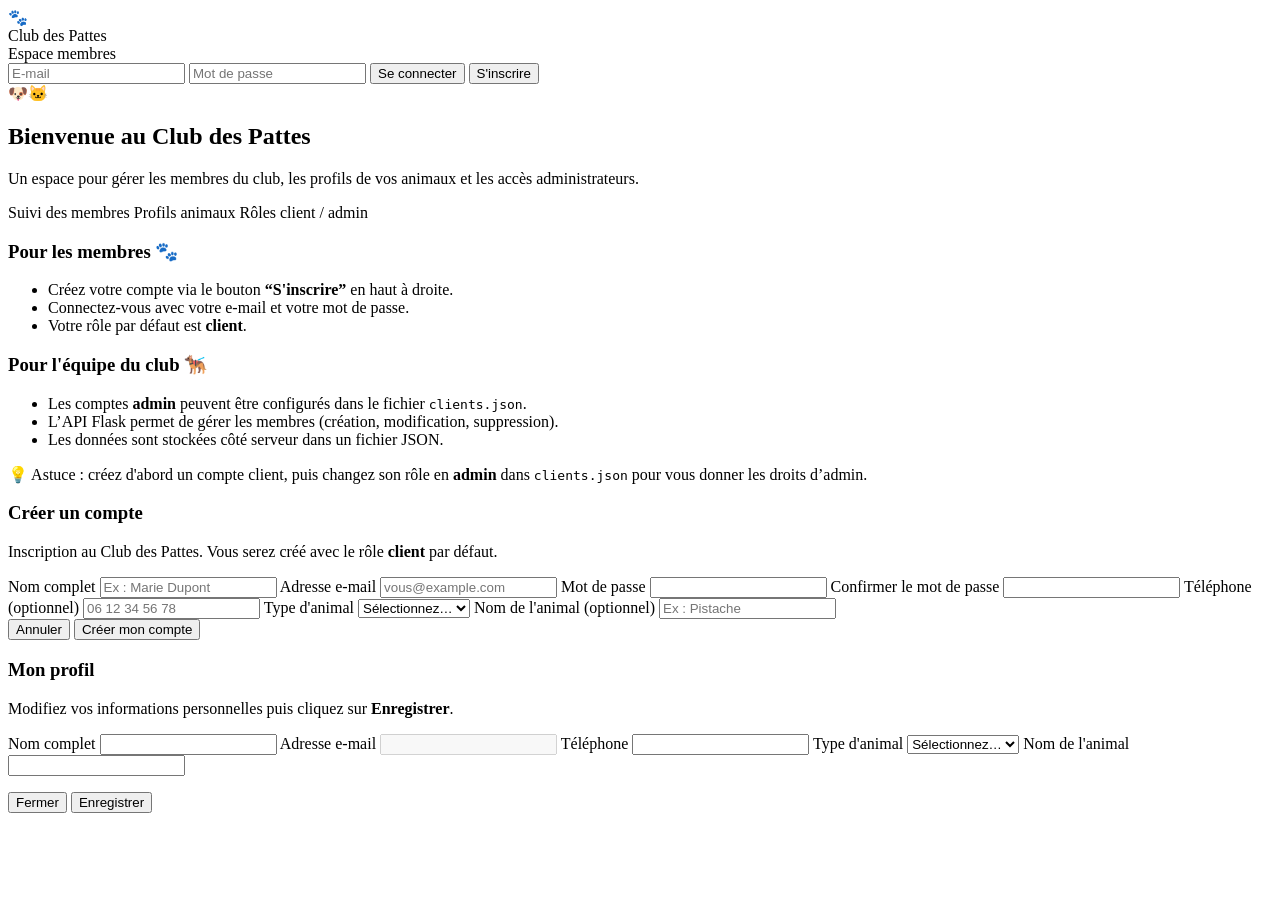
==== commit 698d7526: "07/12/2025" ====
--- a/frontend/index.html
+++ b/frontend/index.html
@@ -3,20 +3,24 @@
 
 <head>
     <meta charset="UTF-8" />
+    <!-- Permet d’avoir un rendu adapté sur mobile (important pour le responsive) -->
     <meta name="viewport" content="width=device-width, initial-scale=1.0" />
+
     <title>Club des Pattes – Espace membres</title>
 
+    <!-- Icône de l’onglet (favicon) -->
     <link rel="icon" type="image/x-icon" href="/favicon.ico">
+    <!-- Fichier CSS externe qui contient tout le style -->
     <link rel="stylesheet" href="/style.css">
-
 </head>
 
 <body>
+    <!-- Conteneur global de la page -->
     <div class="page">
-        <!-- ========= HEADER ========= -->
+        <!-- ================== HEADER (bandeau en haut) ================== -->
         <header>
             <div class="header-inner">
-                <!-- Logo + titre -->
+                <!-- Bloc de gauche : logo + titre -->
                 <div class="logo-block">
                     <span class="logo-icon">🐾</span>
                     <div>
@@ -25,115 +29,168 @@
                     </div>
                 </div>
 
-                <!-- Zone authentification (en haut à droite) -->
+                <!-- Bloc de droite : zone de connexion (quand personne n'est connecté) -->
                 <div class="auth-area" id="authArea">
-                    <!-- Affiché quand personne n'est connecté -->
+                    <!-- Champ e-mail pour se connecter -->
                     <input type="email" id="loginEmail" placeholder="E-mail" />
+                    <!-- Champ mot de passe -->
                     <input type="password" id="loginPassword" placeholder="Mot de passe" />
+                    <!-- Bouton de connexion -->
                     <button class="btn-small btn-primary" id="loginBtn">Se connecter</button>
+                    <!-- Bouton pour ouvrir le modal d’inscription -->
                     <button class="btn-small btn-outline" id="openRegisterBtn">S'inscrire</button>
                 </div>
 
-                <!-- Zone "utilisateur connecté" (remplace authArea) -->
+                <!-- Bloc de droite : zone affichée quand l’utilisateur est connecté -->
                 <div class="auth-area" id="userArea" style="display:none;">
+                    <!-- Texte avec le nom + rôle (Client ou Admin) -->
                     <span id="userInfoText"></span>
+
+                    <!-- Bouton pour ouvrir le modal "Mon profil" -->
+                    <button class="btn-small btn-primary" id="profileBtn">Mon profil</button>
+
+                    <!-- Bouton réservé aux admins : Gérer les membres -->
+                    <button class="btn-small btn-outline" id="manageMembersBtn" style="display:none;">
+                        Gérer les membres
+                    </button>
+
+                    <!-- Bouton de déconnexion -->
                     <button class="btn-small btn-outline" id="logoutBtn">Se déconnecter</button>
                 </div>
             </div>
         </header>
 
-        <!-- ========= MAIN ========= -->
+        <!-- ================== CONTENU PRINCIPAL ================== -->
         <main>
             <div class="layout">
-                <!-- Colonne gauche : accueil -->
-                <section class="card home-card">
+                <!-- Une seule carte centrale : la page d’accueil -->
+                <section class="card home-card" id="homeView">
+
+                    <!-- Message global pour info / succès / erreur -->
+                    <div id="globalMessage" class="info-message"></div>
+
+                    <!-- Bloc de présentation “hero” -->
                     <div class="home-header">
                         <div class="home-emoji">🐶🐱</div>
                         <div>
                             <h1 class="home-title">Bienvenue au Club des Pattes</h1>
                             <p class="home-subtitle">
-                                Un espace pour suivre vos inscriptions, les profils de vos animaux
-                                et la gestion du club.
+                                Un espace pour gérer les membres du club, les profils de vos animaux
+                                et les accès administrateurs.
                             </p>
                             <div class="pills-row">
                                 <span class="pill highlight">Suivi des membres</span>
                                 <span class="pill">Profils animaux</span>
-                                <span class="pill">Vue admin dédiée</span>
+                                <span class="pill">Rôles client / admin</span>
                             </div>
                         </div>
                     </div>
 
+                    <!-- Deux colonnes explicatives (membres / équipe) -->
                     <div class="home-columns">
                         <div class="home-block">
                             <h3>Pour les membres 🐾</h3>
                             <ul class="home-list">
                                 <li>Créez votre compte via le bouton <strong>“S'inscrire”</strong> en haut à droite.
                                 </li>
-                                <li>Connectez-vous pour retrouver votre profil et les informations de votre animal.</li>
-                                <li>Vos données restent côté club et ne sont pas partagées.</li>
+                                <li>Connectez-vous avec votre e-mail et votre mot de passe.</li>
+                                <li>Votre rôle par défaut est <strong>client</strong>.</li>
                             </ul>
                         </div>
 
                         <div class="home-block">
                             <h3>Pour l'équipe du club 🐕‍🦺</h3>
                             <ul class="home-list">
-                                <li>Connectez-vous avec un compte <strong>admin</strong> pour accéder à la vue de
-                                    gestion.</li>
-                                <li>Consultez la liste des inscrits, gérez les rôles et supprimez des fiches si
-                                    nécessaire.</li>
-                                <li>Les données sont stockées dans un fichier JSON côté serveur.</li>
+                                <li>Les comptes <strong>admin</strong> peuvent être configurés dans le fichier
+                                    <code>clients.json</code>.
+                                </li>
+                                <li>L’API Flask permet de gérer les membres (création, modification, suppression).</li>
+                                <li>Les données sont stockées côté serveur dans un fichier JSON.</li>
                             </ul>
                         </div>
                     </div>
 
                     <p class="home-footer-note">
-                        💡 Astuce : si vous n'avez pas encore de compte, commencez par créer un profil via le bouton
-                        <strong>“S'inscrire”</strong>. Une fois connecté, votre vue s'adaptera automatiquement à votre
-                        rôle
-                        (<em>client</em> ou <em>admin</em>).
+                        💡 Astuce : créez d'abord un compte client, puis changez son rôle en
+                        <strong>admin</strong> dans <code>clients.json</code> pour vous donner les droits d’admin.
                     </p>
                 </section>
-
-                <!-- Colonne droite : espace client / admin -->
-                <section class="card">
-                    <!-- Messages généraux -->
-                    <div id="globalMessage" class="info-message"></div>
-
-                    <!-- Vue client -->
-                    <div id="clientView" style="display:none;">
-                        <h2>Mon profil</h2>
-                        <div id="clientProfile" class="profile-box"></div>
-                    </div>
-
-                    <!-- Vue admin -->
-                    <div id="adminView" style="display:none;">
-                        <h2>Gestion des inscrits</h2>
-                        <p class="helper-text">
-                            Espace réservé aux administrateurs du Club des Pattes.
-                        </p>
-
-                        <div class="table-wrap">
-                            <table>
-                                <thead>
-                                    <tr>
-                                        <th>Nom</th>
-                                        <th>Rôle</th>
-                                        <th>Animal</th>
-                                        <th>Email</th>
-                                        <th>Actions</th>
-                                    </tr>
-                                </thead>
-                                <tbody id="clientsTableBody">
-                                    <!-- rempli en JS -->
-                                </tbody>
-                            </table>
-                        </div>
+                <section class="card" id="manageView" style="display:none;">
+                    <h2>Gestion des membres</h2>
+                    <!-- Bouton retour vers l'accueil -->
+                    <button id="backHomeBtn" class="btn-small btn-outline" style="margin-bottom: 15px;">
+                        ⬅ Retour à l’accueil
+                    </button>
+                    <p class="helper-text">
+                        Vue d’administration : modifiez les comptes, les rôles, et les animaux associés.
+                    </p>
+
+                    <!-- Barre de recherche -->
+                    <div style="margin:10px 0;">
+                        <input type="text" id="manageSearch" placeholder="Rechercher un membre..."
+                            style="width:100%; padding:8px; border-radius:8px; border:1px solid #d4dde3;">
+                    </div>
+
+                    <!-- Tableau des membres -->
+                    <div class="admin-manage-table-wrap">
+                        <table>
+                            <thead>
+                                <tr>
+                                    <th>Nom</th>
+                                    <th>Email</th>
+                                    <th>Rôle</th>
+                                    <th>Animal</th>
+                                    <th>Actions</th>
+                                </tr>
+                            </thead>
+                            <tbody id="manageTableBody">
+                                <!-- Rempli par JS -->
+                            </tbody>
+                        </table>
+                    </div>
+
+                    <!-- Formulaire d’édition -->
+                    <div class="admin-manage-edit">
+                        <h4 id="manageEditTitle">Sélectionnez un membre</h4>
+
+                        <form id="manageEditForm" style="display:none;">
+                            <input type="hidden" id="manageId">
+
+                            <label>Nom</label>
+                            <input id="manageFullName">
+
+                            <label>Email</label>
+                            <input id="manageEmail">
+
+                            <label>Rôle</label>
+                            <select id="manageRole">
+                                <option value="client">Client</option>
+                                <option value="admin">Admin</option>
+                            </select>
+
+                            <label>Animal</label>
+                            <input id="manageAnimalName">
+
+                            <label>Type d'animal</label>
+                            <select id="manageAnimalType">
+                                <option value="">—</option>
+                                <option value="chien">Chien</option>
+                                <option value="chat">Chat</option>
+                                <option value="nac">NAC</option>
+                                <option value="oiseau">Oiseau</option>
+                                <option value="autre">Autre</option>
+                            </select>
+
+                            <p id="manageEditMessage"></p>
+
+                            <button class="btn-small btn-primary" type="submit">Enregistrer</button>
+                        </form>
                     </div>
                 </section>
             </div>
         </main>
 
-        <!-- ========= MODAL INSCRIPTION ========= -->
+        <!-- ================== MODAL INSCRIPTION ================== -->
         <div class="modal-backdrop" id="registerModal">
             <div class="modal">
                 <h3>Créer un compte</h3>
@@ -141,7 +198,7 @@
                     Inscription au Club des Pattes. Vous serez créé avec le rôle <strong>client</strong> par défaut.
                 </p>
 
-                <!-- Formulaire d'inscription -->
+                <!-- Formulaire d’inscription -->
                 <form id="registerForm">
                     <label for="regFullName">Nom complet</label>
                     <input id="regFullName" type="text" required placeholder="Ex : Marie Dupont" />
@@ -177,11 +234,9 @@
                     </div>
                 </form>
 
-                <!-- Message d'erreur sous le formulaire -->
                 <p class="helper-text" id="registerMessage"></p>
 
-                <!-- Écran de succès -->
-                <div id="registerSuccess" style="display:none; text-align:center; padding:10px 0;">
+                <div id="registerSuccess" style="display:none;">
                     <h3>Compte créé avec succès 🎉</h3>
                     <p class="helper-text">Vous pouvez maintenant vous connecter.</p>
 
@@ -192,48 +247,190 @@
                 </div>
             </div>
         </div>
+
+        <!-- ================== MODAL PROFIL UTILISATEUR ================== -->
+        <div class="profile-modal-backdrop" id="profileModal">
+            <div class="profile-modal">
+                <h3>Mon profil</h3>
+                <p class="helper-text">
+                    Modifiez vos informations personnelles puis cliquez sur
+                    <strong>Enregistrer</strong>.
+                </p>
+
+                <form id="profileForm">
+                    <label for="profFullName">Nom complet</label>
+                    <input id="profFullName" type="text" />
+
+                    <label for="profEmail">Adresse e-mail</label>
+                    <input id="profEmail" type="email" disabled />
+
+                    <label for="profPhone">Téléphone</label>
+                    <input id="profPhone" type="tel" />
+
+                    <label for="profAnimalType">Type d'animal</label>
+                    <select id="profAnimalType">
+                        <option value="">Sélectionnez…</option>
+                        <option value="chien">Chien</option>
+                        <option value="chat">Chat</option>
+                        <option value="nac">NAC</option>
+                        <option value="oiseau">Oiseau</option>
+                        <option value="autre">Autre</option>
+                    </select>
+
+                    <label for="profAnimalName">Nom de l'animal</label>
+                    <input id="profAnimalName" type="text" />
+
+                    <p id="profileModalMessage"></p>
+
+                    <div class="profile-modal-actions">
+                        <button type="button" class="btn-small btn-outline" id="profileCloseBtn">Fermer</button>
+                        <button type="submit" class="btn-small btn-primary">Enregistrer</button>
+                    </div>
+                </form>
+            </div>
+        </div>
+
+        <!-- ================== MODAL GESTION DES MEMBRES (ADMIN) ================== -->
+        <div class="admin-manage-modal-backdrop" id="manageModal" style="display:none;">
+            <div class="admin-manage-modal">
+                <h3>Gestion des membres</h3>
+                <p class="helper-text">
+                    Vous êtes connecté en tant qu'<strong>admin</strong>. Vous pouvez modifier tous les comptes clients
+                    et supprimer les utilisateurs <strong>clients</strong> (sauf votre propre compte).
+                </p>
+
+                <!-- Barre de recherche simple -->
+                <div style="margin:8px 0 10px;">
+                    <input type="text" id="manageSearch" placeholder="Rechercher (nom / email / animal)…"
+                        style="width:100%;padding:6px 8px;border-radius:8px;border:1px solid #d4dde3;font-size:0.85rem;">
+                </div>
+
+                <div class="admin-manage-layout">
+                    <!-- Tableau des membres -->
+                    <div class="admin-manage-table-wrap">
+                        <table>
+                            <thead>
+                                <tr>
+                                    <th>Nom</th>
+                                    <th>Email</th>
+                                    <th>Rôle</th>
+                                    <th>Animal</th>
+                                    <th>Actions</th>
+                                </tr>
+                            </thead>
+                            <tbody id="manageTableBody">
+                                <!-- Lignes générées en JS -->
+                            </tbody>
+                        </table>
+                    </div>
+
+                    <!-- Formulaire d’édition du membre sélectionné -->
+                    <div class="admin-manage-edit">
+                        <h4 id="manageEditTitle">Sélectionnez un membre à modifier</h4>
+
+                        <form id="manageEditForm" style="display:none;">
+                            <input type="hidden" id="manageId" />
+
+                            <label for="manageFullName">Nom complet</label>
+                            <input id="manageFullName" type="text" />
+
+                            <label for="manageEmail">Adresse e-mail</label>
+                            <input id="manageEmail" type="email" />
+
+                            <label for="managePhone">Téléphone</label>
+                            <input id="managePhone" type="tel" />
+
+                            <label for="manageRole">Rôle</label>
+                            <select id="manageRole">
+                                <option value="client">Client</option>
+                                <option value="admin">Admin</option>
+                            </select>
+
+                            <label for="manageAnimalType">Type d'animal</label>
+                            <select id="manageAnimalType">
+                                <option value="">Sélectionnez…</option>
+                                <option value="chien">Chien</option>
+                                <option value="chat">Chat</option>
+                                <option value="nac">NAC</option>
+                                <option value="oiseau">Oiseau</option>
+                                <option value="autre">Autre</option>
+                            </select>
+
+                            <label for="manageAnimalName">Nom de l'animal</label>
+                            <input id="manageAnimalName" type="text" />
+
+                            <p id="manageEditMessage"></p>
+
+                            <div class="profile-modal-actions">
+                                <button type="button" class="btn-small btn-outline" id="manageCloseBtn">Fermer</button>
+                                <button type="submit" class="btn-small btn-primary">Enregistrer</button>
+                            </div>
+                        </form>
+                    </div>
+                </div>
+
+            </div>
+        </div>
     </div>
 
-    <!-- ========= SCRIPT ========= -->
+    <!-- ================== SCRIPT : LOGIQUE FRONT ================== -->
     <script>
         const API_CLIENTS = "/api/clients";
         const API_LOGIN = "/api/login";
 
-        let clients = [];
         let currentUser = null;
         let isAdmin = false;
-
-        // Références DOM
+        let allMembers = []; // liste brute de tous les comptes (pour l’admin)
+
+        // --------- RÉFÉRENCES DOM ---------
         const authArea = document.getElementById("authArea");
         const userArea = document.getElementById("userArea");
         const userInfoText = document.getElementById("userInfoText");
+
+        const loginBtn = document.getElementById("loginBtn");
         const logoutBtn = document.getElementById("logoutBtn");
-
-        const loginBtn = document.getElementById("loginBtn");
+        const openRegisterBtn = document.getElementById("openRegisterBtn");
+        const profileBtn = document.getElementById("profileBtn");
+        const manageMembersBtn = document.getElementById("manageMembersBtn");
+
         const loginEmail = document.getElementById("loginEmail");
         const loginPassword = document.getElementById("loginPassword");
 
         const globalMessage = document.getElementById("globalMessage");
-        const clientView = document.getElementById("clientView");
-        const clientProfile = document.getElementById("clientProfile");
-        const adminView = document.getElementById("adminView");
-        const tableBody = document.getElementById("clientsTableBody");
-
+
+        // Modal inscription
         const registerModal = document.getElementById("registerModal");
-        const openRegisterBtn = document.getElementById("openRegisterBtn");
-        const closeRegisterBtn = document.getElementById("closeRegisterBtn");
         const registerForm = document.getElementById("registerForm");
         const registerMessage = document.getElementById("registerMessage");
         const registerSuccess = document.getElementById("registerSuccess");
+        const closeRegisterBtn = document.getElementById("closeRegisterBtn");
         const successLoginBtn = document.getElementById("successLoginBtn");
         const successCloseBtn = document.getElementById("successCloseBtn");
 
-        /* ========= Init ========= */
-        document.addEventListener("DOMContentLoaded", () => {
-            loadClients();
-        });
-
-        /* ========= Helpers UI ========= */
+        // Modal profil
+        const profileModal = document.getElementById("profileModal");
+        const profileForm = document.getElementById("profileForm");
+        const profileModalMessage = document.getElementById("profileModalMessage");
+        const profileCloseBtn = document.getElementById("profileCloseBtn");
+
+        // Modal gestion membres (admin)
+        const manageModal = document.getElementById("manageModal");
+        const manageSearch = document.getElementById("manageSearch");
+        const manageTableBody = document.getElementById("manageTableBody");
+        const manageEditForm = document.getElementById("manageEditForm");
+        const manageEditTitle = document.getElementById("manageEditTitle");
+        const manageId = document.getElementById("manageId");
+        const manageFullName = document.getElementById("manageFullName");
+        const manageEmail = document.getElementById("manageEmail");
+        const managePhone = document.getElementById("managePhone");
+        const manageRole = document.getElementById("manageRole");
+        const manageAnimalType = document.getElementById("manageAnimalType");
+        const manageAnimalName = document.getElementById("manageAnimalName");
+        const manageEditMessage = document.getElementById("manageEditMessage");
+        const manageCloseBtn = document.getElementById("manageCloseBtn");
+        const backHomeBtn = document.getElementById("backHomeBtn");
+
+        // ================== FONCTIONS UI ==================
         function showGlobalMessage(text, ok = true) {
             globalMessage.textContent = text;
             globalMessage.style.display = "block";
@@ -246,44 +443,27 @@
             globalMessage.textContent = "";
         }
 
-        function openRegisterModal() {
-            // reset pour nouvelle ouverture
-            registerForm.style.display = "block";
-            registerForm.reset();
-            registerMessage.textContent = "";
-            registerSuccess.style.display = "none";
-            registerModal.style.display = "flex";
-        }
-
-        function closeRegisterModal() {
-            registerModal.style.display = "none";
-            // on réinitialise pour la prochaine fois
-            registerForm.style.display = "block";
-            registerForm.reset();
-            registerMessage.textContent = "";
-            registerSuccess.style.display = "none";
-        }
-
-        /* ========= Chargement de la base ========= */
-        async function loadClients() {
-            try {
-                const res = await fetch(API_CLIENTS);
-                clients = await res.json();
-                renderTable();
-                if (currentUser) {
-                    const updated = clients.find(c => c.id === currentUser.id);
-                    if (updated) currentUser = updated;
-                    updateViewForRole();
-                }
-            } catch (err) {
-                console.error("Erreur GET clients :", err);
-            }
-        }
-
-        /* ========= Connexion ========= */
-        if (loginBtn) {
-            loginBtn.addEventListener("click", login);
-        }
+        function updateHeaderAuth() {
+            if (currentUser) {
+                authArea.style.display = "flex";
+                authArea.style.visibility = "hidden";
+                userArea.style.display = "flex";
+
+                const roleText = isAdmin ? "Admin" : "Client";
+                userInfoText.textContent = `${currentUser.fullName} (${roleText})`;
+
+                // Bouton "Gérer les membres" visible seulement pour les admins
+                manageMembersBtn.style.display = isAdmin ? "inline-flex" : "none";
+            } else {
+                authArea.style.display = "flex";
+                authArea.style.visibility = "visible";
+                userArea.style.display = "none";
+                manageMembersBtn.style.display = "none";
+            }
+        }
+
+        // ================== LOGIN / LOGOUT ==================
+        loginBtn.addEventListener("click", login);
 
         async function login() {
             clearGlobalMessage();
@@ -307,7 +487,6 @@
                     currentUser = null;
                     isAdmin = false;
                     updateHeaderAuth();
-                    updateViewForRole();
                     return;
                 }
 
@@ -323,85 +502,48 @@
                 );
 
                 updateHeaderAuth();
-                updateViewForRole();
-                if (isAdmin) {
-                    await loadClients();
-                }
+
             } catch (err) {
                 console.error("Erreur login :", err);
                 showGlobalMessage("Erreur lors de la connexion au serveur.", false);
             }
         }
 
-        /* ========= Déconnexion ========= */
-        if (logoutBtn) {
-            logoutBtn.addEventListener("click", () => {
-                currentUser = null;
-                isAdmin = false;
-                loginEmail.value = "";
-                loginPassword.value = "";
-                updateHeaderAuth();
-                updateViewForRole();
-                showGlobalMessage("Vous avez été déconnecté.", true);
-            });
-        }
-
-        function updateHeaderAuth() {
-            if (currentUser) {
-                authArea.style.display = "flex";
-                authArea.style.visibility = "hidden"; /* évite de bouger le header, tout en le cachant */
-                userArea.style.display = "flex";
-                const roleText = isAdmin ? "Admin" : "Client";
-                userInfoText.textContent = `${currentUser.fullName} (${roleText})`;
-            } else {
-                authArea.style.display = "flex";
-                authArea.style.visibility = "visible";
-                userArea.style.display = "none";
-            }
-        }
-
-        /* ========= Vue selon le rôle ========= */
-        function updateViewForRole() {
-            if (!currentUser) {
-                clientView.style.display = "none";
-                adminView.style.display = "none";
-                return;
-            }
-
-            if (isAdmin) {
-                clientView.style.display = "none";
-                adminView.style.display = "block";
-            } else {
-                adminView.style.display = "none";
-                clientView.style.display = "block";
-
-                const animalLabel = currentUser.animalName
-                    ? `${currentUser.animalName} (${currentUser.animalType})`
-                    : (currentUser.animalType || "-");
-
-                const roleText = currentUser.role === "admin" ? "Admin" : "Client";
-
-                clientProfile.innerHTML = `
-                    <p><strong>Nom :</strong> ${currentUser.fullName}</p>
-                    <p><strong>Email :</strong> ${currentUser.email}</p>
-                    <p><strong>Téléphone :</strong> ${currentUser.phone || "-"}</p>
-                    <p><strong>Animal :</strong> ${animalLabel}</p>
-                    <p><strong>Statut :</strong> ${roleText}</p>
-                `;
-            }
-        }
-
-        /* ========= Modal inscription ========= */
+        logoutBtn.addEventListener("click", () => {
+            currentUser = null;
+            isAdmin = false;
+            loginEmail.value = "";
+            loginPassword.value = "";
+            updateHeaderAuth();
+            closeProfileModal();
+            closeManageModal();
+            showGlobalMessage("Vous avez été déconnecté.", true);
+        });
+
+        // ================== MODAL INSCRIPTION ==================
+        function openRegisterModal() {
+            registerForm.style.display = "block";
+            registerForm.reset();
+            registerMessage.textContent = "";
+            registerSuccess.style.display = "none";
+            registerModal.style.display = "flex";
+        }
+
+        function closeRegisterModal() {
+            registerModal.style.display = "none";
+            registerForm.style.display = "block";
+            registerForm.reset();
+            registerMessage.textContent = "";
+            registerSuccess.style.display = "none";
+        }
+
         openRegisterBtn.addEventListener("click", openRegisterModal);
         closeRegisterBtn.addEventListener("click", closeRegisterModal);
 
         registerModal.addEventListener("click", (e) => {
-            if (e.target === registerModal) {
-                closeRegisterModal();
-            }
-        });
-
-        // Gestion de l'inscription
+            if (e.target === registerModal) closeRegisterModal();
+        });
+
         registerForm.addEventListener("submit", async (e) => {
             e.preventDefault();
             registerMessage.style.color = "#6f7a82";
@@ -459,14 +601,10 @@
                     return;
                 }
 
-                await loadClients();
-
-                // ✅ Succès : on masque le formulaire et on affiche l'écran de succès
                 registerForm.style.display = "none";
                 registerMessage.textContent = "";
                 registerSuccess.style.display = "block";
 
-                // Pré-remplir le champ login avec l'e-mail utilisé
                 loginEmail.value = email;
 
             } catch (err) {
@@ -476,116 +614,303 @@
             }
         });
 
-        // Bouton "Se connecter" après succès
+
         successLoginBtn.addEventListener("click", () => {
             closeRegisterModal();
             loginPassword.focus();
         });
 
-        // Bouton "Fermer" après succès
         successCloseBtn.addEventListener("click", () => {
             closeRegisterModal();
         });
 
-        /* ========= Vue admin : tableau & actions ========= */
-        function renderTable() {
-            if (!isAdmin) {
-                tableBody.innerHTML = "";
-                return;
-            }
-
-            tableBody.innerHTML = "";
-
-            if (!clients.length) {
+        // ================== MODAL PROFIL ==================
+        function openProfileModal() {
+            if (!currentUser) {
+                showGlobalMessage("Vous devez être connecté pour voir votre profil.", false);
+                return;
+            }
+
+            document.getElementById("profFullName").value = currentUser.fullName || "";
+            document.getElementById("profEmail").value = currentUser.email || "";
+            document.getElementById("profPhone").value = currentUser.phone || "";
+            document.getElementById("profAnimalType").value = currentUser.animalType || "";
+            document.getElementById("profAnimalName").value = currentUser.animalName || "";
+
+            profileModalMessage.textContent = "";
+            profileModal.style.display = "flex";
+        }
+
+        function closeProfileModal() {
+            profileModal.style.display = "none";
+            profileModalMessage.textContent = "";
+        }
+
+        profileBtn.addEventListener("click", openProfileModal);
+        profileCloseBtn.addEventListener("click", closeProfileModal);
+        profileModal.addEventListener("click", (e) => {
+            if (e.target === profileModal) closeProfileModal();
+        });
+
+        profileForm.addEventListener("submit", async (e) => {
+            e.preventDefault();
+
+            if (!currentUser) {
+                showGlobalMessage("Vous devez être connecté pour modifier votre profil.", false);
+                return;
+            }
+
+            const updated = {
+                ...currentUser,
+                fullName: document.getElementById("profFullName").value.trim(),
+                phone: document.getElementById("profPhone").value.trim(),
+                animalType: document.getElementById("profAnimalType").value,
+                animalName: document.getElementById("profAnimalName").value.trim()
+            };
+
+            try {
+                const res = await fetch(`${API_CLIENTS}/${currentUser.id}`, {
+                    method: "PUT",
+                    headers: { "Content-Type": "application/json" },
+                    body: JSON.stringify(updated),
+                });
+
+                if (!res.ok) {
+                    console.error("Erreur PUT profil:", await res.text());
+                    profileModalMessage.style.color = "#c0392b";
+                    profileModalMessage.textContent = "Erreur lors de la mise à jour du profil.";
+                    return;
+                }
+
+                currentUser = updated;
+                isAdmin = currentUser.role === "admin";
+                updateHeaderAuth();
+
+                profileModalMessage.style.color = "#2e7d32";
+                profileModalMessage.textContent = "Profil mis à jour avec succès.";
+
+            } catch (err) {
+                console.error("Erreur réseau (profil):", err);
+                profileModalMessage.style.color = "#c0392b";
+                profileModalMessage.textContent = "Erreur de communication avec le serveur.";
+            }
+        });
+
+        // ================== MODAL GESTION MEMBRES (ADMIN) ==================
+        function openManageModal() {
+            if (!currentUser || !isAdmin) {
+                showGlobalMessage("Accès réservé aux administrateurs.", false);
+                return;
+            }
+            manageEditMessage.textContent = "";
+            manageEditForm.style.display = "none";
+            manageEditTitle.textContent = "Sélectionnez un membre à modifier";
+            manageSearch.value = "";
+            manageModal.style.display = "flex";
+            loadMembers();
+        }
+
+        function closeManageModal() {
+            manageModal.style.display = "none";
+        }
+
+        manageMembersBtn.addEventListener("click", () => {
+            // Masquer la page d’accueil
+            document.getElementById("homeView").style.display = "none";
+
+            // Afficher la page de gestion
+            document.getElementById("manageView").style.display = "block";
+
+            // Charger les membres
+            loadMembers();
+        });
+
+        
+
+        backHomeBtn.addEventListener("click", () => {
+            document.getElementById("manageView").style.display = "none";
+            document.getElementById("homeView").style.display = "block";
+
+            // Reset propre
+            const manageEditForm = document.getElementById("manageEditForm");
+            const manageEditMessage = document.getElementById("manageEditMessage");
+
+            if (manageEditForm) manageEditForm.style.display = "none";
+            if (manageEditMessage) manageEditMessage.textContent = "";
+        });
+
+
+        manageCloseBtn.addEventListener("click", closeManageModal);
+        manageModal.addEventListener("click", (e) => {
+            if (e.target === manageModal) closeManageModal();
+        });
+
+        // Charger tous les membres depuis le backend
+        async function loadMembers() {
+            try {
+                const res = await fetch(API_CLIENTS);
+                if (!res.ok) {
+                    console.error("Erreur GET clients:", await res.text());
+                    manageTableBody.innerHTML = "<tr><td colspan='5'>Erreur de chargement.</td></tr>";
+                    return;
+                }
+                allMembers = await res.json();
+                renderMembersTable();
+            } catch (err) {
+                console.error("Erreur réseau GET clients:", err);
+                manageTableBody.innerHTML = "<tr><td colspan='5'>Erreur réseau.</td></tr>";
+            }
+        }
+
+        // Filtre de recherche simple
+        manageSearch.addEventListener("input", renderMembersTable);
+
+        function renderMembersTable() {
+            manageTableBody.innerHTML = "";
+            const term = (manageSearch.value || "").toLowerCase();
+
+            const filtered = allMembers.filter(m => {
+                if (!term) return true;
+                const haystack = `${m.fullName || ""} ${m.email || ""} ${m.animalName || ""}`.toLowerCase();
+                return haystack.includes(term);
+            });
+
+            if (!filtered.length) {
                 const tr = document.createElement("tr");
                 const td = document.createElement("td");
                 td.colSpan = 5;
-                td.textContent = "Aucun inscrit pour le moment.";
+                td.textContent = "Aucun membre trouvé.";
                 td.style.fontStyle = "italic";
-                td.style.color = "#999";
+                td.style.color = "#888";
                 tr.appendChild(td);
-                tableBody.appendChild(tr);
-                return;
-            }
-
-            clients.forEach(c => {
+                manageTableBody.appendChild(tr);
+                return;
+            }
+
+            filtered.forEach(m => {
                 const tr = document.createElement("tr");
 
                 const tdName = document.createElement("td");
-                tdName.textContent = c.fullName;
+                tdName.textContent = m.fullName || "";
                 tr.appendChild(tdName);
 
+                const tdEmail = document.createElement("td");
+                tdEmail.textContent = m.email || "";
+                tr.appendChild(tdEmail);
+
                 const tdRole = document.createElement("td");
-                const select = document.createElement("select");
-                const roles = [
-                    { value: "client", label: "Client" },
-                    { value: "admin", label: "Admin" }
-                ];
-                roles.forEach(r => {
-                    const opt = document.createElement("option");
-                    opt.value = r.value;
-                    opt.textContent = r.label;
-                    if ((c.role || "client") === r.value) opt.selected = true;
-                    select.appendChild(opt);
-                });
-                select.addEventListener("change", () => updateClientRole(c.id, select.value));
-                tdRole.appendChild(select);
+                tdRole.textContent = m.role === "admin" ? "Admin" : "Client";
                 tr.appendChild(tdRole);
 
                 const tdAnimal = document.createElement("td");
-                const animalLabel = c.animalName
-                    ? `${c.animalName} (${c.animalType})`
-                    : (c.animalType || "-");
-                tdAnimal.textContent = animalLabel;
+                const typeLabel = {
+                    chien: "Chien",
+                    chat: "Chat",
+                    nac: "NAC",
+                    oiseau: "Oiseau",
+                    autre: "Autre"
+                }[m.animalType] || m.animalType || "";
+                tdAnimal.textContent = m.animalName
+                    ? `${m.animalName} (${typeLabel})`
+                    : typeLabel;
                 tr.appendChild(tdAnimal);
 
-                const tdEmail = document.createElement("td");
-                tdEmail.textContent = c.email;
-                tr.appendChild(tdEmail);
-
                 const tdActions = document.createElement("td");
+                const editBtn = document.createElement("button");
+                editBtn.textContent = "Modifier";
+                editBtn.className = "btn-small btn-outline";
+                editBtn.style.marginRight = "4px";
+                editBtn.addEventListener("click", () => selectMemberForEdit(m));
+
                 const delBtn = document.createElement("button");
                 delBtn.textContent = "Supprimer";
-                delBtn.className = "btn-link";
-                delBtn.addEventListener("click", () => deleteClient(c.id));
+                delBtn.className = "btn-small btn-outline";
+                delBtn.style.color = "#c0392b";
+                delBtn.addEventListener("click", () => deleteMember(m));
+
+                tdActions.appendChild(editBtn);
                 tdActions.appendChild(delBtn);
                 tr.appendChild(tdActions);
 
-                tableBody.appendChild(tr);
+                manageTableBody.appendChild(tr);
             });
         }
 
-        async function deleteClient(id) {
-            if (!isAdmin) {
-                alert("Seul un admin peut supprimer un inscrit.");
-                return;
-            }
-            if (!confirm("Supprimer cet inscrit ?")) return;
+        function selectMemberForEdit(member) {
+            manageEditForm.style.display = "block";
+            manageEditTitle.textContent = `Modifier : ${member.fullName || member.email}`;
+
+            manageId.value = member.id;
+            manageFullName.value = member.fullName || "";
+            manageEmail.value = member.email || "";
+            managePhone.value = member.phone || "";
+            manageRole.value = member.role || "client";
+            manageAnimalType.value = member.animalType || "";
+            manageAnimalName.value = member.animalName || "";
+
+            manageEditMessage.textContent = "";
+        }
+
+        async function deleteMember(member) {
+            if (!currentUser || !isAdmin) {
+                showGlobalMessage("Accès réservé aux administrateurs.", false);
+                return;
+            }
+
+            // Interdiction de se supprimer soi-même
+            if (member.id === currentUser.id) {
+                showGlobalMessage("Vous ne pouvez pas supprimer votre propre compte.", false);
+                return;
+            }
+
+            // Option : empêcher de supprimer un autre admin (si tu veux)
+            // ici on bloque seulement si c'est toi-même
+            if (!confirm(`Supprimer le membre "${member.fullName || member.email}" ?`)) {
+                return;
+            }
 
             try {
-                const res = await fetch(`${API_CLIENTS}/${id}`, { method: "DELETE" });
+                const res = await fetch(`${API_CLIENTS}/${member.id}`, {
+                    method: "DELETE",
+                });
                 if (!res.ok) {
-                    console.error("Erreur DELETE:", await res.text());
-                    alert("Erreur lors de la suppression.");
+                    console.error("Erreur DELETE client:", await res.text());
+                    showGlobalMessage("Erreur lors de la suppression.", false);
                     return;
                 }
-                await loadClients();
+                // Recharger la liste
+                await loadMembers();
+                showGlobalMessage("Membre supprimé avec succès.", true);
             } catch (err) {
-                console.error("Erreur réseau DELETE:", err);
-                alert("Erreur de communication avec le serveur.");
-            }
-        }
-
-        async function updateClientRole(id, newRole) {
-            if (!isAdmin) {
-                alert("Seul un admin peut changer les rôles.");
-                return;
-            }
-
-            const client = clients.find(c => c.id === id);
-            if (!client) return;
-
-            const updated = { ...client, role: newRole };
+                console.error("Erreur réseau DELETE client:", err);
+                showGlobalMessage("Erreur réseau lors de la suppression.", false);
+            }
+        }
+
+        manageEditForm.addEventListener("submit", async (e) => {
+            e.preventDefault();
+            if (!currentUser || !isAdmin) {
+                showGlobalMessage("Accès réservé aux administrateurs.", false);
+                return;
+            }
+
+            const id = Number(manageId.value);
+            const member = allMembers.find(m => m.id === id);
+            if (!member) {
+                manageEditMessage.style.color = "#c0392b";
+                manageEditMessage.textContent = "Membre introuvable.";
+                return;
+            }
+
+            const updated = {
+                ...member,
+                fullName: manageFullName.value.trim(),
+                email: manageEmail.value.trim(),
+                phone: managePhone.value.trim(),
+                role: manageRole.value,
+                animalType: manageAnimalType.value,
+                animalName: manageAnimalName.value.trim()
+            };
 
             try {
                 const res = await fetch(`${API_CLIENTS}/${id}`, {
@@ -595,24 +920,31 @@
                 });
 
                 if (!res.ok) {
-                    console.error("Erreur PUT role:", await res.text());
-                    alert("Erreur lors de la mise à jour du rôle.");
+                    console.error("Erreur PUT membre:", await res.text());
+                    manageEditMessage.style.color = "#c0392b";
+                    manageEditMessage.textContent = "Erreur lors de la mise à jour du membre.";
                     return;
                 }
 
-                await loadClients();
-
+                // Si on vient de modifier l'utilisateur courant, on met aussi à jour currentUser
                 if (currentUser && currentUser.id === id) {
-                    currentUser.role = newRole;
-                    isAdmin = newRole === "admin";
+                    currentUser = updated;
+                    isAdmin = currentUser.role === "admin";
                     updateHeaderAuth();
-                    updateViewForRole();
                 }
+
+                manageEditMessage.style.color = "#2e7d32";
+                manageEditMessage.textContent = "Membre mis à jour avec succès.";
+
+                // Recharger la liste
+                await loadMembers();
+
             } catch (err) {
-                console.error("Erreur réseau role:", err);
-                alert("Erreur de communication avec le serveur.");
-            }
-        }
+                console.error("Erreur réseau PUT membre:", err);
+                manageEditMessage.style.color = "#c0392b";
+                manageEditMessage.textContent = "Erreur réseau lors de la mise à jour.";
+            }
+        });
     </script>
 </body>
 
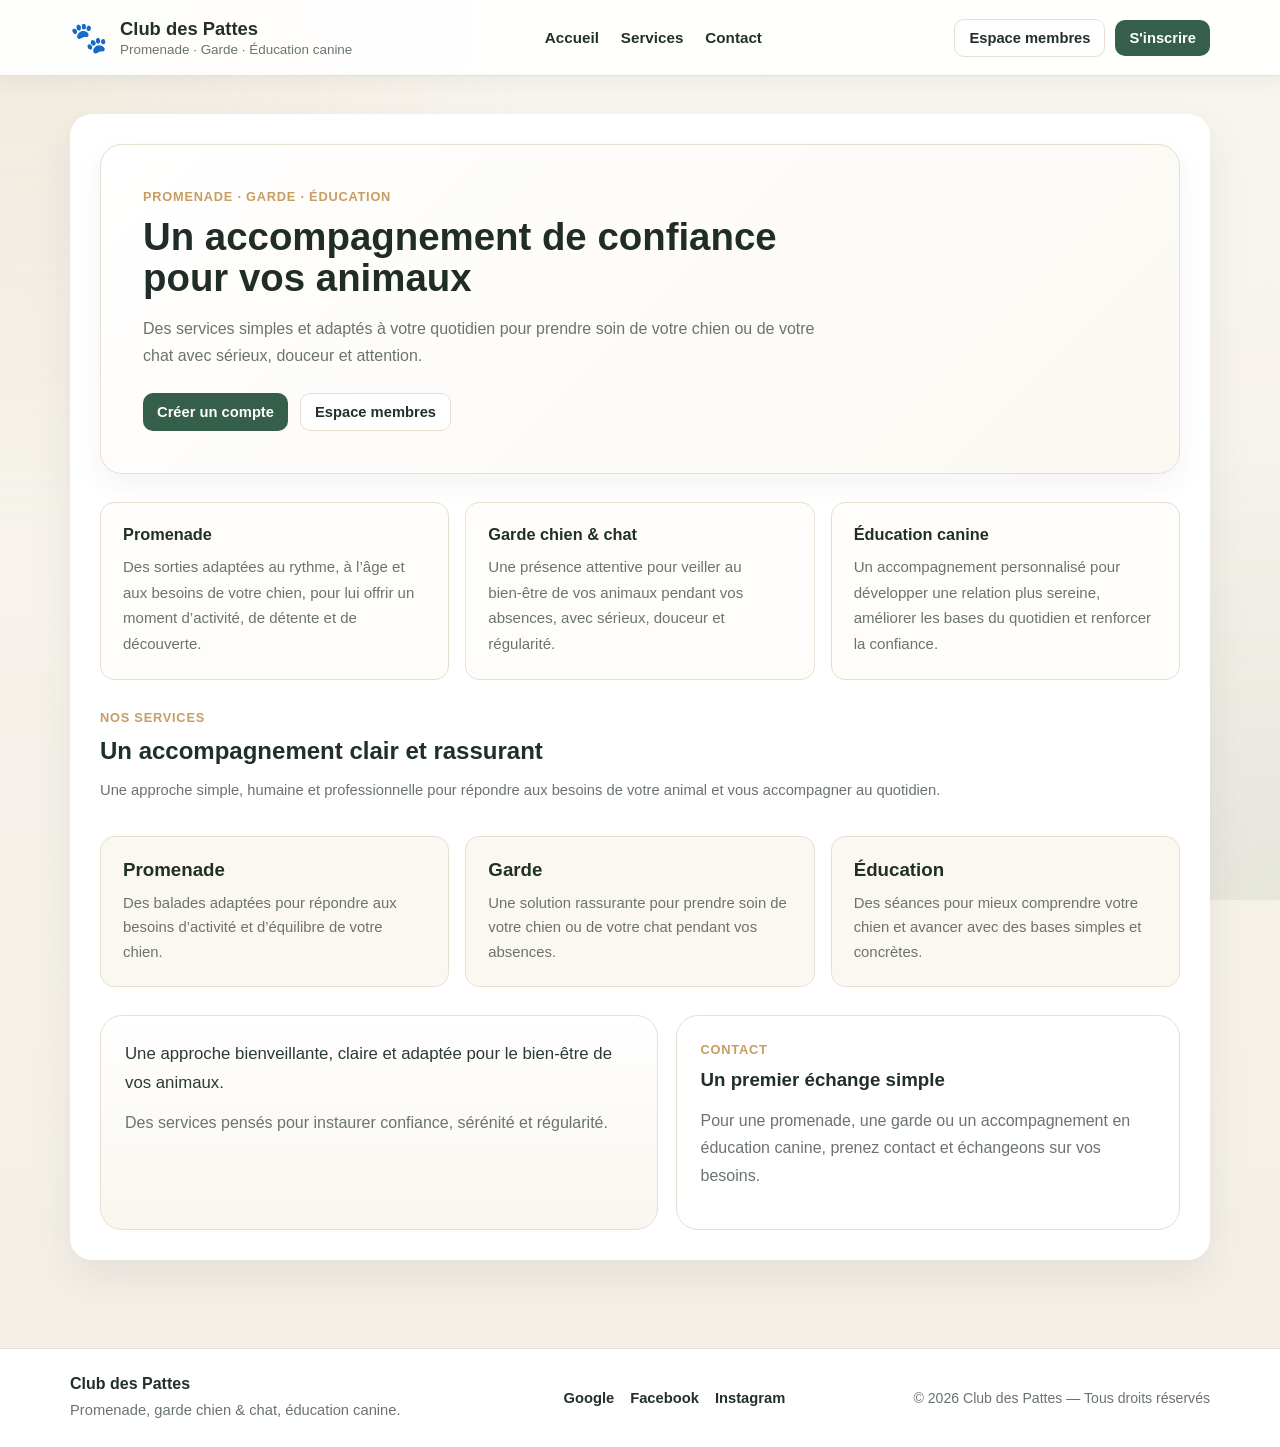
==== commit 2200af08: "refonte du front" ====
--- a/frontend/index.html
+++ b/frontend/index.html
@@ -3,58 +3,40 @@
 
 <head>
     <meta charset="UTF-8" />
-    <!-- Permet d’avoir un rendu adapté sur mobile (important pour le responsive) -->
     <meta name="viewport" content="width=device-width, initial-scale=1.0" />
-
     <title>Club des Pattes – Espace membres</title>
-
-    <!-- Icône de l’onglet (favicon) -->
-    <link rel="icon" type="image/x-icon" href="/favicon.ico">
-    <!-- Fichier CSS externe qui contient tout le style -->
-    <link rel="stylesheet" href="/style.css">
+    <link rel="icon" type="image/x-icon" href="favicon.ico">
+    <link rel="stylesheet" href="style.css">
 </head>
 
 <body>
-    <!-- Conteneur global de la page -->
     <div class="page">
-        <!-- ================== HEADER (bandeau en haut) ================== -->
-        <header>
+        <!-- ================== HEADER ================== -->
+        <header class="site-header">
             <div class="header-inner">
-                <!-- Bloc de gauche : logo + titre -->
                 <div class="logo-block">
                     <span class="logo-icon">🐾</span>
                     <div>
                         <div class="header-title">Club des Pattes</div>
-                        <div class="header-sub">Espace membres</div>
+                        <div class="header-sub">Promenade · Garde · Éducation canine</div>
                     </div>
                 </div>
 
-                <!-- Bloc de droite : zone de connexion (quand personne n'est connecté) -->
-                <div class="auth-area" id="authArea">
-                    <!-- Champ e-mail pour se connecter -->
-                    <input type="email" id="loginEmail" placeholder="E-mail" />
-                    <!-- Champ mot de passe -->
-                    <input type="password" id="loginPassword" placeholder="Mot de passe" />
-                    <!-- Bouton de connexion -->
-                    <button class="btn-small btn-primary" id="loginBtn">Se connecter</button>
-                    <!-- Bouton pour ouvrir le modal d’inscription -->
-                    <button class="btn-small btn-outline" id="openRegisterBtn">S'inscrire</button>
+                <nav class="header-nav">
+                    <a href="#homeView">Accueil</a>
+                    <a href="#services">Services</a>
+                    <a href="#contact">Contact</a>
+                </nav>
+
+                <div class="header-actions" id="publicActions">
+                    <button class="btn-small btn-outline" id="openLoginBtn" type="button">Espace membres</button>
+                    <button class="btn-small btn-primary" id="openRegisterBtn" type="button">S'inscrire</button>
                 </div>
 
-                <!-- Bloc de droite : zone affichée quand l’utilisateur est connecté -->
                 <div class="auth-area" id="userArea" style="display:none;">
-                    <!-- Texte avec le nom + rôle (Client ou Admin) -->
                     <span id="userInfoText"></span>
-
-                    <!-- Bouton pour ouvrir le modal "Mon profil" -->
                     <button class="btn-small btn-primary" id="profileBtn">Mon profil</button>
-
-                    <!-- Bouton réservé aux admins : Gérer les membres -->
-                    <button class="btn-small btn-outline" id="manageMembersBtn" style="display:none;">
-                        Gérer les membres
-                    </button>
-
-                    <!-- Bouton de déconnexion -->
+                    <button class="btn-small btn-outline" id="manageMembersBtn" style="display:none;">Gérer les membres</button>
                     <button class="btn-small btn-outline" id="logoutBtn">Se déconnecter</button>
                 </div>
             </div>
@@ -63,75 +45,330 @@
         <!-- ================== CONTENU PRINCIPAL ================== -->
         <main>
             <div class="layout">
-                <!-- Une seule carte centrale : la page d’accueil -->
                 <section class="card home-card" id="homeView">
-
-                    <!-- Message global pour info / succès / erreur -->
                     <div id="globalMessage" class="info-message"></div>
 
-                    <!-- Bloc de présentation “hero” -->
-                    <div class="home-header">
-                        <div class="home-emoji">🐶🐱</div>
-                        <div>
-                            <h1 class="home-title">Bienvenue au Club des Pattes</h1>
+                    <div class="landing-hero">
+                        <div class="landing-copy">
+                            <span class="eyebrow">Promenade · Garde · Éducation</span>
+                            <h1 class="home-title">Un accompagnement de confiance pour vos animaux</h1>
                             <p class="home-subtitle">
-                                Un espace pour gérer les membres du club, les profils de vos animaux
-                                et les accès administrateurs.
+                                Des services simples et adaptés à votre quotidien pour prendre soin de votre chien
+                                ou de votre chat avec sérieux, douceur et attention.
                             </p>
-                            <div class="pills-row">
-                                <span class="pill highlight">Suivi des membres</span>
-                                <span class="pill">Profils animaux</span>
-                                <span class="pill">Rôles client / admin</span>
+
+                            <div class="hero-actions">
+                                <button class="btn-small btn-primary" type="button" id="heroRegisterBtn">Créer un compte</button>
+                                <button class="btn-small btn-outline" type="button" id="heroLoginBtn">Espace membres</button>
                             </div>
                         </div>
                     </div>
 
-                    <!-- Deux colonnes explicatives (membres / équipe) -->
-                    <div class="home-columns">
-                        <div class="home-block">
-                            <h3>Pour les membres 🐾</h3>
-                            <ul class="home-list">
-                                <li>Créez votre compte via le bouton <strong>“S'inscrire”</strong> en haut à droite.
-                                </li>
-                                <li>Connectez-vous avec votre e-mail et votre mot de passe.</li>
-                                <li>Votre rôle par défaut est <strong>client</strong>.</li>
-                            </ul>
+                    <div class="home-columns" id="services">
+                        <article class="home-block">
+                            <h3>Promenade</h3>
+                            <p>
+                                Des sorties adaptées au rythme, à l’âge et aux besoins de votre chien,
+                                pour lui offrir un moment d’activité, de détente et de découverte.
+                            </p>
+                        </article>
+
+                        <article class="home-block">
+                            <h3>Garde chien & chat</h3>
+                            <p>
+                                Une présence attentive pour veiller au bien-être de vos animaux pendant
+                                vos absences, avec sérieux, douceur et régularité.
+                            </p>
+                        </article>
+
+                        <article class="home-block">
+                            <h3>Éducation canine</h3>
+                            <p>
+                                Un accompagnement personnalisé pour développer une relation plus sereine,
+                                améliorer les bases du quotidien et renforcer la confiance.
+                            </p>
+                        </article>
+                    </div>
+
+                    <section class="feature-band">
+                        <div class="feature-intro">
+                            <span class="eyebrow">Nos services</span>
+                            <h2>Un accompagnement clair et rassurant</h2>
+                            <p class="helper-text">
+                                Une approche simple, humaine et professionnelle pour répondre aux besoins
+                                de votre animal et vous accompagner au quotidien.
+                            </p>
                         </div>
 
-                        <div class="home-block">
-                            <h3>Pour l'équipe du club 🐕‍🦺</h3>
-                            <ul class="home-list">
-                                <li>Les comptes <strong>admin</strong> peuvent être configurés dans le fichier
-                                    <code>clients.json</code>.
-                                </li>
-                                <li>L’API Flask permet de gérer les membres (création, modification, suppression).</li>
-                                <li>Les données sont stockées côté serveur dans un fichier JSON.</li>
-                            </ul>
+                        <div class="feature-grid">
+                            <article class="feature-card">
+                                <h3>Promenade</h3>
+                                <p>Des balades adaptées pour répondre aux besoins d’activité et d’équilibre de votre chien.</p>
+                            </article>
+                            <article class="feature-card">
+                                <h3>Garde</h3>
+                                <p>Une solution rassurante pour prendre soin de votre chien ou de votre chat pendant vos absences.</p>
+                            </article>
+                            <article class="feature-card">
+                                <h3>Éducation</h3>
+                                <p>Des séances pour mieux comprendre votre chien et avancer avec des bases simples et concrètes.</p>
+                            </article>
                         </div>
-                    </div>
-
-                    <p class="home-footer-note">
-                        💡 Astuce : créez d'abord un compte client, puis changez son rôle en
-                        <strong>admin</strong> dans <code>clients.json</code> pour vous donner les droits d’admin.
-                    </p>
+                    </section>
+
+                    <section class="testimonial-strip">
+                        <div class="testimonial-card">
+                            <p class="quote">
+                                Une approche bienveillante, claire et adaptée pour le bien-être de vos animaux.
+                            </p>
+                            <span>Des services pensés pour instaurer confiance, sérénité et régularité.</span>
+                        </div>
+
+                        <div class="contact-card" id="contact">
+                            <span class="eyebrow">Contact</span>
+                            <h3>Un premier échange simple</h3>
+                            <p>
+                                Pour une promenade, une garde ou un accompagnement en éducation canine,
+                                prenez contact et échangeons sur vos besoins.
+                            </p>
+                        </div>
+                    </section>
                 </section>
-                <section class="card" id="manageView" style="display:none;">
-                    <h2>Gestion des membres</h2>
-                    <!-- Bouton retour vers l'accueil -->
-                    <button id="backHomeBtn" class="btn-small btn-outline" style="margin-bottom: 15px;">
-                        ⬅ Retour à l’accueil
-                    </button>
-                    <p class="helper-text">
-                        Vue d’administration : modifiez les comptes, les rôles, et les animaux associés.
-                    </p>
-
-                    <!-- Barre de recherche -->
-                    <div style="margin:10px 0;">
-                        <input type="text" id="manageSearch" placeholder="Rechercher un membre..."
-                            style="width:100%; padding:8px; border-radius:8px; border:1px solid #d4dde3;">
-                    </div>
-
-                    <!-- Tableau des membres -->
+
+                <!-- ================== VUE ADMIN ================== -->
+                <section class="card manage-card" id="manageView" style="display:none;">
+                    <div class="section-head">
+                        <div>
+                            <span class="eyebrow">Administration</span>
+                            <h2>Gestion des membres</h2>
+                            <p class="helper-text">Modifiez les comptes, les rôles et les animaux associés.</p>
+                        </div>
+                        <button id="backHomeBtn" class="btn-small btn-outline">Retour à l’accueil</button>
+                    </div>
+
+                    <div class="search-wrap">
+                        <input type="text" id="manageSearch" placeholder="Rechercher un membre..." />
+                    </div>
+
+                    <div class="manage-grid">
+                        <div class="admin-manage-table-wrap">
+                            <table>
+                                <thead>
+                                    <tr>
+                                        <th>Nom</th>
+                                        <th>Email</th>
+                                        <th>Rôle</th>
+                                        <th>Animal</th>
+                                        <th>Actions</th>
+                                    </tr>
+                                </thead>
+                                <tbody id="manageTableBody">
+                                    <!-- Rempli par JS -->
+                                </tbody>
+                            </table>
+                        </div>
+
+                        <div class="admin-manage-edit">
+                            <h4 id="manageEditTitle">Sélectionnez un membre</h4>
+
+                            <form id="manageEditForm" style="display:none;">
+                                <input type="hidden" id="manageId">
+
+                                <label>Nom</label>
+                                <input id="manageFullName">
+
+                                <label>Email</label>
+                                <input id="manageEmail">
+
+                                <label>Rôle</label>
+                                <select id="manageRole">
+                                    <option value="client">Client</option>
+                                    <option value="admin">Admin</option>
+                                </select>
+
+                                <label>Téléphone</label>
+                                <input id="managePhone">
+
+                                <label>Animal</label>
+                                <input id="manageAnimalName">
+
+                                <label>Type d'animal</label>
+                                <select id="manageAnimalType">
+                                    <option value="">—</option>
+                                    <option value="chien">Chien</option>
+                                    <option value="chat">Chat</option>
+                                    <option value="nac">NAC</option>
+                                    <option value="oiseau">Oiseau</option>
+                                    <option value="autre">Autre</option>
+                                </select>
+
+                                <p id="manageEditMessage"></p>
+
+                                <div class="form-actions">
+                                    <button class="btn-small btn-primary" type="submit">Enregistrer</button>
+                                </div>
+                            </form>
+                        </div>
+                    </div>
+                </section>
+            </div>
+        </main>
+
+        <!-- ================== FOOTER ================== -->
+        <footer class="site-footer">
+            <div class="footer-inner">
+                <div class="footer-brand">
+                    <strong>Club des Pattes</strong>
+                    <p>Promenade, garde chien & chat, éducation canine.</p>
+                </div>
+
+                <div class="footer-links">
+                    <a href="https://www.google.com" target="_blank" rel="noopener noreferrer">Google</a>
+                    <a href="https://www.facebook.com" target="_blank" rel="noopener noreferrer">Facebook</a>
+                    <a href="https://www.instagram.com" target="_blank" rel="noopener noreferrer">Instagram</a>
+                </div>
+
+                <div class="footer-legal">
+                    <span>© 2026 Club des Pattes — Tous droits réservés</span>
+                </div>
+            </div>
+        </footer>
+
+        <!-- ================== MODAL CONNEXION ================== -->
+        <div class="modal-backdrop" id="loginModal">
+            <div class="modal modal-narrow">
+                <h3>Connexion à l’espace membres</h3>
+                <p class="helper-text">
+                    Accédez à votre profil et aux outils réservés aux membres.
+                </p>
+
+                <div class="login-panel">
+                    <label for="loginEmail">Adresse e-mail</label>
+                    <input type="email" id="loginEmail" placeholder="vous@example.com" />
+
+                    <label for="loginPassword">Mot de passe</label>
+                    <input type="password" id="loginPassword" placeholder="Votre mot de passe" />
+
+                    <div class="modal-actions">
+                        <button type="button" class="btn-small btn-outline" id="closeLoginBtn">Annuler</button>
+                        <button type="button" class="btn-small btn-primary" id="loginBtn">Se connecter</button>
+                    </div>
+                </div>
+            </div>
+        </div>
+
+        <!-- ================== MODAL INSCRIPTION ================== -->
+        <div class="modal-backdrop" id="registerModal">
+            <div class="modal">
+                <h3>Créer un compte</h3>
+                <p class="helper-text">
+                    Inscription au Club des Pattes. Vous serez créé avec le rôle <strong>client</strong> par défaut.
+                </p>
+
+                <form id="registerForm">
+                    <label for="regFullName">Nom complet</label>
+                    <input id="regFullName" type="text" required placeholder="Ex : Marie Dupont" />
+
+                    <label for="regEmail">Adresse e-mail</label>
+                    <input id="regEmail" type="email" required placeholder="vous@example.com" />
+
+                    <label for="regPassword">Mot de passe</label>
+                    <input id="regPassword" type="password" required />
+
+                    <label for="regPassword2">Confirmer le mot de passe</label>
+                    <input id="regPassword2" type="password" required />
+
+                    <label for="regPhone">Téléphone (optionnel)</label>
+                    <input id="regPhone" type="tel" placeholder="06 12 34 56 78" />
+
+                    <label for="regAnimalType">Type d'animal</label>
+                    <select id="regAnimalType" required>
+                        <option value="">Sélectionnez…</option>
+                        <option value="chien">Chien</option>
+                        <option value="chat">Chat</option>
+                        <option value="nac">NAC</option>
+                        <option value="oiseau">Oiseau</option>
+                        <option value="autre">Autre</option>
+                    </select>
+
+                    <label for="regAnimalName">Nom de l'animal (optionnel)</label>
+                    <input id="regAnimalName" type="text" placeholder="Ex : Pistache" />
+
+                    <div class="modal-actions">
+                        <button type="button" class="btn-small btn-outline" id="closeRegisterBtn">Annuler</button>
+                        <button type="submit" class="btn-small btn-primary">Créer mon compte</button>
+                    </div>
+                </form>
+
+                <p class="helper-text" id="registerMessage"></p>
+
+                <div id="registerSuccess" style="display:none;">
+                    <h3>Compte créé avec succès 🎉</h3>
+                    <p class="helper-text">Vous pouvez maintenant vous connecter.</p>
+
+                    <div class="modal-actions" style="justify-content:center; margin-top:15px;">
+                        <button id="successLoginBtn" class="btn-small btn-primary">Se connecter</button>
+                        <button id="successCloseBtn" class="btn-small btn-outline">Fermer</button>
+                    </div>
+                </div>
+            </div>
+        </div>
+
+        <!-- ================== MODAL PROFIL ================== -->
+        <div class="profile-modal-backdrop" id="profileModal">
+            <div class="profile-modal">
+                <h3>Mon profil</h3>
+                <p class="helper-text">
+                    Modifiez vos informations personnelles puis cliquez sur <strong>Enregistrer</strong>.
+                </p>
+
+                <form id="profileForm">
+                    <label for="profFullName">Nom complet</label>
+                    <input id="profFullName" type="text" />
+
+                    <label for="profEmail">Adresse e-mail</label>
+                    <input id="profEmail" type="email" disabled />
+
+                    <label for="profPhone">Téléphone</label>
+                    <input id="profPhone" type="tel" />
+
+                    <label for="profAnimalType">Type d'animal</label>
+                    <select id="profAnimalType">
+                        <option value="">Sélectionnez…</option>
+                        <option value="chien">Chien</option>
+                        <option value="chat">Chat</option>
+                        <option value="nac">NAC</option>
+                        <option value="oiseau">Oiseau</option>
+                        <option value="autre">Autre</option>
+                    </select>
+
+                    <label for="profAnimalName">Nom de l'animal</label>
+                    <input id="profAnimalName" type="text" />
+
+                    <p id="profileModalMessage"></p>
+
+                    <div class="profile-modal-actions">
+                        <button type="button" class="btn-small btn-outline" id="profileCloseBtn">Fermer</button>
+                        <button type="submit" class="btn-small btn-primary">Enregistrer</button>
+                    </div>
+                </form>
+            </div>
+        </div>
+
+        <!-- ================== MODAL GESTION DES MEMBRES (ADMIN) ================== -->
+        <div class="admin-manage-modal-backdrop" id="manageModal" style="display:none;">
+            <div class="admin-manage-modal">
+                <h3>Gestion des membres</h3>
+                <p class="helper-text">
+                    Vous êtes connecté en tant qu'<strong>admin</strong>. Vous pouvez modifier les comptes membres.
+                </p>
+
+                <div style="margin:8px 0 10px;">
+                    <input type="text" id="manageSearchModal" placeholder="Rechercher (nom / email / animal)…"
+                        style="width:100%;padding:6px 8px;border-radius:8px;border:1px solid #d4dde3;font-size:0.85rem;">
+                </div>
+
+                <div class="admin-manage-layout">
                     <div class="admin-manage-table-wrap">
                         <table>
                             <thead>
@@ -143,211 +380,34 @@
                                     <th>Actions</th>
                                 </tr>
                             </thead>
-                            <tbody id="manageTableBody">
-                                <!-- Rempli par JS -->
+                            <tbody id="manageTableBodyModal">
                             </tbody>
                         </table>
                     </div>
 
-                    <!-- Formulaire d’édition -->
                     <div class="admin-manage-edit">
-                        <h4 id="manageEditTitle">Sélectionnez un membre</h4>
-
-                        <form id="manageEditForm" style="display:none;">
-                            <input type="hidden" id="manageId">
-
-                            <label>Nom</label>
-                            <input id="manageFullName">
-
-                            <label>Email</label>
-                            <input id="manageEmail">
-
-                            <label>Rôle</label>
-                            <select id="manageRole">
+                        <h4 id="manageEditTitleModal">Sélectionnez un membre à modifier</h4>
+
+                        <form id="manageEditFormModal" style="display:none;">
+                            <input type="hidden" id="manageIdModal" />
+
+                            <label for="manageFullNameModal">Nom complet</label>
+                            <input id="manageFullNameModal" type="text" />
+
+                            <label for="manageEmailModal">Adresse e-mail</label>
+                            <input id="manageEmailModal" type="email" />
+
+                            <label for="managePhoneModal">Téléphone</label>
+                            <input id="managePhoneModal" type="tel" />
+
+                            <label for="manageRoleModal">Rôle</label>
+                            <select id="manageRoleModal">
                                 <option value="client">Client</option>
                                 <option value="admin">Admin</option>
                             </select>
 
-                            <label>Animal</label>
-                            <input id="manageAnimalName">
-
-                            <label>Type d'animal</label>
-                            <select id="manageAnimalType">
-                                <option value="">—</option>
-                                <option value="chien">Chien</option>
-                                <option value="chat">Chat</option>
-                                <option value="nac">NAC</option>
-                                <option value="oiseau">Oiseau</option>
-                                <option value="autre">Autre</option>
-                            </select>
-
-                            <p id="manageEditMessage"></p>
-
-                            <button class="btn-small btn-primary" type="submit">Enregistrer</button>
-                        </form>
-                    </div>
-                </section>
-            </div>
-        </main>
-
-        <!-- ================== MODAL INSCRIPTION ================== -->
-        <div class="modal-backdrop" id="registerModal">
-            <div class="modal">
-                <h3>Créer un compte</h3>
-                <p class="helper-text">
-                    Inscription au Club des Pattes. Vous serez créé avec le rôle <strong>client</strong> par défaut.
-                </p>
-
-                <!-- Formulaire d’inscription -->
-                <form id="registerForm">
-                    <label for="regFullName">Nom complet</label>
-                    <input id="regFullName" type="text" required placeholder="Ex : Marie Dupont" />
-
-                    <label for="regEmail">Adresse e-mail</label>
-                    <input id="regEmail" type="email" required placeholder="vous@example.com" />
-
-                    <label for="regPassword">Mot de passe</label>
-                    <input id="regPassword" type="password" required />
-
-                    <label for="regPassword2">Confirmer le mot de passe</label>
-                    <input id="regPassword2" type="password" required />
-
-                    <label for="regPhone">Téléphone (optionnel)</label>
-                    <input id="regPhone" type="tel" placeholder="06 12 34 56 78" />
-
-                    <label for="regAnimalType">Type d'animal</label>
-                    <select id="regAnimalType" required>
-                        <option value="">Sélectionnez…</option>
-                        <option value="chien">Chien</option>
-                        <option value="chat">Chat</option>
-                        <option value="nac">NAC</option>
-                        <option value="oiseau">Oiseau</option>
-                        <option value="autre">Autre</option>
-                    </select>
-
-                    <label for="regAnimalName">Nom de l'animal (optionnel)</label>
-                    <input id="regAnimalName" type="text" placeholder="Ex : Pistache" />
-
-                    <div class="modal-actions">
-                        <button type="button" class="btn-small btn-outline" id="closeRegisterBtn">Annuler</button>
-                        <button type="submit" class="btn-small btn-primary">Créer mon compte</button>
-                    </div>
-                </form>
-
-                <p class="helper-text" id="registerMessage"></p>
-
-                <div id="registerSuccess" style="display:none;">
-                    <h3>Compte créé avec succès 🎉</h3>
-                    <p class="helper-text">Vous pouvez maintenant vous connecter.</p>
-
-                    <div class="modal-actions" style="justify-content:center; margin-top:15px;">
-                        <button id="successLoginBtn" class="btn-small btn-primary">Se connecter</button>
-                        <button id="successCloseBtn" class="btn-small btn-outline">Fermer</button>
-                    </div>
-                </div>
-            </div>
-        </div>
-
-        <!-- ================== MODAL PROFIL UTILISATEUR ================== -->
-        <div class="profile-modal-backdrop" id="profileModal">
-            <div class="profile-modal">
-                <h3>Mon profil</h3>
-                <p class="helper-text">
-                    Modifiez vos informations personnelles puis cliquez sur
-                    <strong>Enregistrer</strong>.
-                </p>
-
-                <form id="profileForm">
-                    <label for="profFullName">Nom complet</label>
-                    <input id="profFullName" type="text" />
-
-                    <label for="profEmail">Adresse e-mail</label>
-                    <input id="profEmail" type="email" disabled />
-
-                    <label for="profPhone">Téléphone</label>
-                    <input id="profPhone" type="tel" />
-
-                    <label for="profAnimalType">Type d'animal</label>
-                    <select id="profAnimalType">
-                        <option value="">Sélectionnez…</option>
-                        <option value="chien">Chien</option>
-                        <option value="chat">Chat</option>
-                        <option value="nac">NAC</option>
-                        <option value="oiseau">Oiseau</option>
-                        <option value="autre">Autre</option>
-                    </select>
-
-                    <label for="profAnimalName">Nom de l'animal</label>
-                    <input id="profAnimalName" type="text" />
-
-                    <p id="profileModalMessage"></p>
-
-                    <div class="profile-modal-actions">
-                        <button type="button" class="btn-small btn-outline" id="profileCloseBtn">Fermer</button>
-                        <button type="submit" class="btn-small btn-primary">Enregistrer</button>
-                    </div>
-                </form>
-            </div>
-        </div>
-
-        <!-- ================== MODAL GESTION DES MEMBRES (ADMIN) ================== -->
-        <div class="admin-manage-modal-backdrop" id="manageModal" style="display:none;">
-            <div class="admin-manage-modal">
-                <h3>Gestion des membres</h3>
-                <p class="helper-text">
-                    Vous êtes connecté en tant qu'<strong>admin</strong>. Vous pouvez modifier tous les comptes clients
-                    et supprimer les utilisateurs <strong>clients</strong> (sauf votre propre compte).
-                </p>
-
-                <!-- Barre de recherche simple -->
-                <div style="margin:8px 0 10px;">
-                    <input type="text" id="manageSearch" placeholder="Rechercher (nom / email / animal)…"
-                        style="width:100%;padding:6px 8px;border-radius:8px;border:1px solid #d4dde3;font-size:0.85rem;">
-                </div>
-
-                <div class="admin-manage-layout">
-                    <!-- Tableau des membres -->
-                    <div class="admin-manage-table-wrap">
-                        <table>
-                            <thead>
-                                <tr>
-                                    <th>Nom</th>
-                                    <th>Email</th>
-                                    <th>Rôle</th>
-                                    <th>Animal</th>
-                                    <th>Actions</th>
-                                </tr>
-                            </thead>
-                            <tbody id="manageTableBody">
-                                <!-- Lignes générées en JS -->
-                            </tbody>
-                        </table>
-                    </div>
-
-                    <!-- Formulaire d’édition du membre sélectionné -->
-                    <div class="admin-manage-edit">
-                        <h4 id="manageEditTitle">Sélectionnez un membre à modifier</h4>
-
-                        <form id="manageEditForm" style="display:none;">
-                            <input type="hidden" id="manageId" />
-
-                            <label for="manageFullName">Nom complet</label>
-                            <input id="manageFullName" type="text" />
-
-                            <label for="manageEmail">Adresse e-mail</label>
-                            <input id="manageEmail" type="email" />
-
-                            <label for="managePhone">Téléphone</label>
-                            <input id="managePhone" type="tel" />
-
-                            <label for="manageRole">Rôle</label>
-                            <select id="manageRole">
-                                <option value="client">Client</option>
-                                <option value="admin">Admin</option>
-                            </select>
-
-                            <label for="manageAnimalType">Type d'animal</label>
-                            <select id="manageAnimalType">
+                            <label for="manageAnimalTypeModal">Type d'animal</label>
+                            <select id="manageAnimalTypeModal">
                                 <option value="">Sélectionnez…</option>
                                 <option value="chien">Chien</option>
                                 <option value="chat">Chat</option>
@@ -356,10 +416,10 @@
                                 <option value="autre">Autre</option>
                             </select>
 
-                            <label for="manageAnimalName">Nom de l'animal</label>
-                            <input id="manageAnimalName" type="text" />
-
-                            <p id="manageEditMessage"></p>
+                            <label for="manageAnimalNameModal">Nom de l'animal</label>
+                            <input id="manageAnimalNameModal" type="text" />
+
+                            <p id="manageEditMessageModal"></p>
 
                             <div class="profile-modal-actions">
                                 <button type="button" class="btn-small btn-outline" id="manageCloseBtn">Fermer</button>
@@ -368,7 +428,6 @@
                         </form>
                     </div>
                 </div>
-
             </div>
         </div>
     </div>
@@ -380,16 +439,16 @@
 
         let currentUser = null;
         let isAdmin = false;
-        let allMembers = []; // liste brute de tous les comptes (pour l’admin)
-
-        // --------- RÉFÉRENCES DOM ---------
-        const authArea = document.getElementById("authArea");
+        let allMembers = [];
+
+        const publicActions = document.getElementById("publicActions");
         const userArea = document.getElementById("userArea");
         const userInfoText = document.getElementById("userInfoText");
 
         const loginBtn = document.getElementById("loginBtn");
         const logoutBtn = document.getElementById("logoutBtn");
         const openRegisterBtn = document.getElementById("openRegisterBtn");
+        const openLoginBtn = document.getElementById("openLoginBtn");
         const profileBtn = document.getElementById("profileBtn");
         const manageMembersBtn = document.getElementById("manageMembersBtn");
 
@@ -397,8 +456,12 @@
         const loginPassword = document.getElementById("loginPassword");
 
         const globalMessage = document.getElementById("globalMessage");
-
-        // Modal inscription
+        const heroRegisterBtn = document.getElementById("heroRegisterBtn");
+        const heroLoginBtn = document.getElementById("heroLoginBtn");
+
+        const loginModal = document.getElementById("loginModal");
+        const closeLoginBtn = document.getElementById("closeLoginBtn");
+
         const registerModal = document.getElementById("registerModal");
         const registerForm = document.getElementById("registerForm");
         const registerMessage = document.getElementById("registerMessage");
@@ -407,14 +470,11 @@
         const successLoginBtn = document.getElementById("successLoginBtn");
         const successCloseBtn = document.getElementById("successCloseBtn");
 
-        // Modal profil
         const profileModal = document.getElementById("profileModal");
         const profileForm = document.getElementById("profileForm");
         const profileModalMessage = document.getElementById("profileModalMessage");
         const profileCloseBtn = document.getElementById("profileCloseBtn");
 
-        // Modal gestion membres (admin)
-        const manageModal = document.getElementById("manageModal");
         const manageSearch = document.getElementById("manageSearch");
         const manageTableBody = document.getElementById("manageTableBody");
         const manageEditForm = document.getElementById("manageEditForm");
@@ -430,7 +490,6 @@
         const manageCloseBtn = document.getElementById("manageCloseBtn");
         const backHomeBtn = document.getElementById("backHomeBtn");
 
-        // ================== FONCTIONS UI ==================
         function showGlobalMessage(text, ok = true) {
             globalMessage.textContent = text;
             globalMessage.style.display = "block";
@@ -445,25 +504,40 @@
 
         function updateHeaderAuth() {
             if (currentUser) {
-                authArea.style.display = "flex";
-                authArea.style.visibility = "hidden";
+                if (publicActions) publicActions.style.display = "none";
                 userArea.style.display = "flex";
-
                 const roleText = isAdmin ? "Admin" : "Client";
                 userInfoText.textContent = `${currentUser.fullName} (${roleText})`;
-
-                // Bouton "Gérer les membres" visible seulement pour les admins
                 manageMembersBtn.style.display = isAdmin ? "inline-flex" : "none";
             } else {
-                authArea.style.display = "flex";
-                authArea.style.visibility = "visible";
+                if (publicActions) publicActions.style.display = "flex";
                 userArea.style.display = "none";
                 manageMembersBtn.style.display = "none";
             }
         }
 
-        // ================== LOGIN / LOGOUT ==================
+        function openLoginModal(prefillEmail = "") {
+            if (prefillEmail) loginEmail.value = prefillEmail;
+            loginModal.style.display = "flex";
+            setTimeout(() => (loginEmail.value ? loginPassword : loginEmail).focus(), 50);
+        }
+
+        function closeLoginModal() {
+            loginModal.style.display = "none";
+        }
+
         loginBtn.addEventListener("click", login);
+        [loginEmail, loginPassword].forEach(el => el && el.addEventListener("keydown", (e) => {
+            if (e.key === "Enter") login();
+        }));
+
+        if (heroRegisterBtn) heroRegisterBtn.addEventListener("click", () => openRegisterModal());
+        if (heroLoginBtn) heroLoginBtn.addEventListener("click", () => openLoginModal());
+        if (openLoginBtn) openLoginBtn.addEventListener("click", openLoginModal);
+        if (closeLoginBtn) closeLoginBtn.addEventListener("click", closeLoginModal);
+        if (loginModal) loginModal.addEventListener("click", (e) => {
+            if (e.target === loginModal) closeLoginModal();
+        });
 
         async function login() {
             clearGlobalMessage();
@@ -502,6 +576,7 @@
                 );
 
                 updateHeaderAuth();
+                closeLoginModal();
 
             } catch (err) {
                 console.error("Erreur login :", err);
@@ -516,11 +591,10 @@
             loginPassword.value = "";
             updateHeaderAuth();
             closeProfileModal();
-            closeManageModal();
+            closeLoginModal();
             showGlobalMessage("Vous avez été déconnecté.", true);
         });
 
-        // ================== MODAL INSCRIPTION ==================
         function openRegisterModal() {
             registerForm.style.display = "block";
             registerForm.reset();
@@ -604,7 +678,6 @@
                 registerForm.style.display = "none";
                 registerMessage.textContent = "";
                 registerSuccess.style.display = "block";
-
                 loginEmail.value = email;
 
             } catch (err) {
@@ -614,17 +687,15 @@
             }
         });
 
-
         successLoginBtn.addEventListener("click", () => {
             closeRegisterModal();
-            loginPassword.focus();
+            openLoginModal(loginEmail.value);
         });
 
         successCloseBtn.addEventListener("click", () => {
             closeRegisterModal();
         });
 
-        // ================== MODAL PROFIL ==================
         function openProfileModal() {
             if (!currentUser) {
                 showGlobalMessage("Vous devez être connecté pour voir votre profil.", false);
@@ -696,56 +767,19 @@
             }
         });
 
-        // ================== MODAL GESTION MEMBRES (ADMIN) ==================
-        function openManageModal() {
-            if (!currentUser || !isAdmin) {
-                showGlobalMessage("Accès réservé aux administrateurs.", false);
-                return;
-            }
-            manageEditMessage.textContent = "";
-            manageEditForm.style.display = "none";
-            manageEditTitle.textContent = "Sélectionnez un membre à modifier";
-            manageSearch.value = "";
-            manageModal.style.display = "flex";
+        manageMembersBtn.addEventListener("click", () => {
+            document.getElementById("homeView").style.display = "none";
+            document.getElementById("manageView").style.display = "block";
             loadMembers();
-        }
-
-        function closeManageModal() {
-            manageModal.style.display = "none";
-        }
-
-        manageMembersBtn.addEventListener("click", () => {
-            // Masquer la page d’accueil
-            document.getElementById("homeView").style.display = "none";
-
-            // Afficher la page de gestion
-            document.getElementById("manageView").style.display = "block";
-
-            // Charger les membres
-            loadMembers();
-        });
-
-        
+        });
 
         backHomeBtn.addEventListener("click", () => {
             document.getElementById("manageView").style.display = "none";
             document.getElementById("homeView").style.display = "block";
-
-            // Reset propre
-            const manageEditForm = document.getElementById("manageEditForm");
-            const manageEditMessage = document.getElementById("manageEditMessage");
-
             if (manageEditForm) manageEditForm.style.display = "none";
             if (manageEditMessage) manageEditMessage.textContent = "";
         });
 
-
-        manageCloseBtn.addEventListener("click", closeManageModal);
-        manageModal.addEventListener("click", (e) => {
-            if (e.target === manageModal) closeManageModal();
-        });
-
-        // Charger tous les membres depuis le backend
         async function loadMembers() {
             try {
                 const res = await fetch(API_CLIENTS);
@@ -762,7 +796,6 @@
             }
         }
 
-        // Filtre de recherche simple
         manageSearch.addEventListener("input", renderMembersTable);
 
         function renderMembersTable() {
@@ -810,9 +843,7 @@
                     oiseau: "Oiseau",
                     autre: "Autre"
                 }[m.animalType] || m.animalType || "";
-                tdAnimal.textContent = m.animalName
-                    ? `${m.animalName} (${typeLabel})`
-                    : typeLabel;
+                tdAnimal.textContent = m.animalName ? `${m.animalName} (${typeLabel})` : typeLabel;
                 tr.appendChild(tdAnimal);
 
                 const tdActions = document.createElement("td");
@@ -839,7 +870,6 @@
         function selectMemberForEdit(member) {
             manageEditForm.style.display = "block";
             manageEditTitle.textContent = `Modifier : ${member.fullName || member.email}`;
-
             manageId.value = member.id;
             manageFullName.value = member.fullName || "";
             manageEmail.value = member.email || "";
@@ -847,7 +877,6 @@
             manageRole.value = member.role || "client";
             manageAnimalType.value = member.animalType || "";
             manageAnimalName.value = member.animalName || "";
-
             manageEditMessage.textContent = "";
         }
 
@@ -857,14 +886,11 @@
                 return;
             }
 
-            // Interdiction de se supprimer soi-même
             if (member.id === currentUser.id) {
                 showGlobalMessage("Vous ne pouvez pas supprimer votre propre compte.", false);
                 return;
             }
 
-            // Option : empêcher de supprimer un autre admin (si tu veux)
-            // ici on bloque seulement si c'est toi-même
             if (!confirm(`Supprimer le membre "${member.fullName || member.email}" ?`)) {
                 return;
             }
@@ -878,7 +904,6 @@
                     showGlobalMessage("Erreur lors de la suppression.", false);
                     return;
                 }
-                // Recharger la liste
                 await loadMembers();
                 showGlobalMessage("Membre supprimé avec succès.", true);
             } catch (err) {
@@ -926,7 +951,6 @@
                     return;
                 }
 
-                // Si on vient de modifier l'utilisateur courant, on met aussi à jour currentUser
                 if (currentUser && currentUser.id === id) {
                     currentUser = updated;
                     isAdmin = currentUser.role === "admin";
@@ -935,8 +959,6 @@
 
                 manageEditMessage.style.color = "#2e7d32";
                 manageEditMessage.textContent = "Membre mis à jour avec succès.";
-
-                // Recharger la liste
                 await loadMembers();
 
             } catch (err) {
--- a/frontend/style.css
+++ b/frontend/style.css
@@ -0,0 +1,749 @@
+/* =========================================================
+   Club des Pattes - Front épuré
+   ========================================================= */
+
+:root {
+    --bg: #f7f4ee;
+    --bg-soft: #fdfbf7;
+    --surface: #ffffff;
+    --surface-alt: #fbf8f2;
+    --text-main: #223028;
+    --text-muted: #6a746d;
+    --line: #e7dfd1;
+    --primary: #355e4b;
+    --primary-dark: #294838;
+    --accent: #c79d62;
+    --success-bg: #e7faf6;
+    --success-border: #c9efe6;
+    --error-bg: #fdecea;
+    --error-border: #f5c2c0;
+    --shadow: 0 18px 40px rgba(35, 48, 41, 0.08);
+    --shadow-soft: 0 10px 28px rgba(35, 48, 41, 0.06);
+    --radius: 22px;
+    --radius-sm: 14px;
+    --max: 1140px;
+}
+
+* {
+    box-sizing: border-box;
+}
+
+html {
+    scroll-behavior: smooth;
+}
+
+body {
+    margin: 0;
+    font-family: Arial, sans-serif;
+    color: var(--text-main);
+    background: linear-gradient(180deg, #f8f5ef 0%, #f4efe6 100%);
+}
+
+body::before {
+    content: "";
+    position: fixed;
+    inset: 0;
+    background:
+        radial-gradient(circle at top left, rgba(199, 157, 98, 0.12), transparent 34%),
+        radial-gradient(circle at bottom right, rgba(53, 94, 75, 0.08), transparent 30%);
+    pointer-events: none;
+    z-index: -1;
+}
+
+.page {
+    min-height: 100vh;
+    display: flex;
+    flex-direction: column;
+}
+
+/* =========================================================
+   Header
+   ========================================================= */
+
+.site-header,
+header {
+    background: rgba(255, 255, 255, 0.92);
+    backdrop-filter: blur(6px);
+    border-bottom: 1px solid var(--line);
+    box-shadow: 0 6px 20px rgba(35, 48, 41, 0.05);
+    padding: 18px 20px;
+    position: sticky;
+    top: 0;
+    z-index: 50;
+}
+
+.header-inner {
+    max-width: var(--max);
+    margin: 0 auto;
+    display: flex;
+    align-items: center;
+    justify-content: space-between;
+    gap: 18px;
+}
+
+.logo-block {
+    display: flex;
+    align-items: center;
+    gap: 12px;
+    min-width: 220px;
+}
+
+.logo-icon {
+    font-size: 1.9rem;
+    line-height: 1;
+}
+
+.header-title {
+    font-size: 1.15rem;
+    font-weight: 700;
+}
+
+.header-sub {
+    margin-top: 2px;
+    font-size: 0.84rem;
+    color: var(--text-muted);
+}
+
+.header-nav {
+    display: flex;
+    align-items: center;
+    gap: 22px;
+}
+
+.header-nav a {
+    text-decoration: none;
+    color: var(--text-main);
+    font-size: 0.95rem;
+    font-weight: 600;
+}
+
+.header-nav a:hover {
+    color: var(--primary);
+}
+
+.header-actions,
+.auth-area {
+    display: flex;
+    align-items: center;
+    gap: 10px;
+    flex-wrap: wrap;
+}
+
+#userInfoText {
+    color: var(--text-main);
+    font-weight: 600;
+}
+
+/* =========================================================
+   Main layout
+   ========================================================= */
+
+main {
+    flex: 1;
+    display: flex;
+    justify-content: center;
+    padding: 38px 16px 48px;
+}
+
+.layout {
+    width: 100%;
+    max-width: var(--max);
+}
+
+.card {
+    background: var(--surface);
+    border-radius: var(--radius);
+    padding: 30px;
+    box-shadow: var(--shadow);
+}
+
+.card h1,
+.card h2,
+.card h3,
+.card h4 {
+    margin-top: 0;
+}
+
+.helper-text {
+    font-size: 0.92rem;
+    color: var(--text-muted);
+    line-height: 1.6;
+}
+
+.info-message {
+    display: none;
+    margin-bottom: 18px;
+    padding: 12px 14px;
+    border-radius: 12px;
+    border: 1px solid var(--success-border);
+    background: var(--success-bg);
+    font-size: 0.92rem;
+}
+
+/* =========================================================
+   Buttons
+   ========================================================= */
+
+.btn-small {
+    border-radius: 10px;
+    border: none;
+    cursor: pointer;
+    font-size: 0.92rem;
+    padding: 10px 14px;
+    font-weight: 700;
+    transition: background .2s ease, color .2s ease, border-color .2s ease, transform .2s ease;
+}
+
+.btn-small:hover {
+    transform: translateY(-1px);
+}
+
+.btn-primary {
+    background: var(--primary);
+    color: #fff;
+}
+
+.btn-primary:hover {
+    background: var(--primary-dark);
+}
+
+.btn-outline {
+    background: #fff;
+    border: 1px solid var(--line);
+    color: var(--text-main);
+}
+
+.btn-outline:hover {
+    background: var(--surface-alt);
+}
+
+/* =========================================================
+   Home
+   ========================================================= */
+
+.home-card {
+    display: flex;
+    flex-direction: column;
+    gap: 28px;
+}
+
+.eyebrow {
+    display: inline-block;
+    margin-bottom: 12px;
+    font-size: 0.8rem;
+    font-weight: 700;
+    letter-spacing: 0.06em;
+    text-transform: uppercase;
+    color: var(--accent);
+}
+
+.landing-hero {
+    display: block;
+}
+
+.landing-copy {
+    padding: 42px;
+    border-radius: var(--radius);
+    background:
+        linear-gradient(135deg, rgba(255,255,255,0.97), rgba(251,248,242,0.98)),
+        linear-gradient(180deg, rgba(53,94,75,0.05), transparent);
+    border: 1px solid var(--line);
+    box-shadow: var(--shadow-soft);
+    text-align: left;
+}
+
+.home-title {
+    margin: 0 0 16px;
+    font-size: clamp(2rem, 3vw, 2.9rem);
+    line-height: 1.08;
+    color: #1f2d26;
+    max-width: 720px;
+}
+
+.home-subtitle {
+    margin: 0;
+    max-width: 700px;
+    font-size: 1rem;
+    line-height: 1.7;
+    color: var(--text-muted);
+}
+
+.hero-actions {
+    display: flex;
+    gap: 12px;
+    margin-top: 24px;
+    flex-wrap: wrap;
+}
+
+.home-columns {
+    display: grid;
+    grid-template-columns: repeat(3, minmax(0, 1fr));
+    gap: 16px;
+}
+
+.home-block {
+    background: #fffdf9;
+    border: 1px solid var(--line);
+    border-radius: var(--radius-sm);
+    padding: 22px;
+}
+
+.home-block h3 {
+    margin-bottom: 10px;
+    font-size: 1.02rem;
+    color: #203028;
+}
+
+.home-block p {
+    margin: 0;
+    color: var(--text-muted);
+    line-height: 1.7;
+    font-size: 0.94rem;
+}
+
+/* =========================================================
+   Services section
+   ========================================================= */
+
+.feature-band {
+    display: flex;
+    flex-direction: column;
+    gap: 18px;
+}
+
+.feature-intro h2 {
+    margin-bottom: 8px;
+    color: #203028;
+}
+
+.feature-grid {
+    display: grid;
+    grid-template-columns: repeat(3, minmax(0, 1fr));
+    gap: 16px;
+}
+
+.feature-card {
+    background: var(--surface-alt);
+    border: 1px solid var(--line);
+    border-radius: var(--radius-sm);
+    padding: 22px;
+}
+
+.feature-card h3 {
+    margin-bottom: 10px;
+    color: #203028;
+}
+
+.feature-card p {
+    margin: 0;
+    color: var(--text-muted);
+    line-height: 1.65;
+    font-size: 0.93rem;
+}
+
+/* =========================================================
+   Quote + contact
+   ========================================================= */
+
+.testimonial-strip {
+    display: grid;
+    grid-template-columns: minmax(0, 1.05fr) minmax(0, 0.95fr);
+    gap: 18px;
+}
+
+.testimonial-card,
+.contact-card {
+    border-radius: var(--radius);
+    padding: 24px;
+    border: 1px solid var(--line);
+    background: #fff;
+}
+
+.testimonial-card {
+    background: linear-gradient(180deg, #fff, #faf6ef);
+}
+
+.quote {
+    margin: 0 0 12px;
+    font-size: 1.05rem;
+    line-height: 1.7;
+    color: #2a3b33;
+}
+
+.testimonial-card span,
+.contact-card p {
+    color: var(--text-muted);
+    line-height: 1.7;
+}
+
+.contact-card h3 {
+    margin-bottom: 10px;
+    color: #203028;
+}
+
+/* =========================================================
+   Manage view
+   ========================================================= */
+
+.manage-card {
+    display: flex;
+    flex-direction: column;
+    gap: 20px;
+}
+
+.section-head {
+    display: flex;
+    justify-content: space-between;
+    align-items: flex-start;
+    gap: 16px;
+}
+
+.section-head h2 {
+    margin-bottom: 8px;
+    color: #0f172a;
+}
+
+.search-wrap input,
+input,
+select {
+    width: 100%;
+    padding: 11px 12px;
+    border-radius: 10px;
+    border: 1px solid var(--line);
+    background: #fff;
+    color: var(--text-main);
+    font-size: 0.95rem;
+}
+
+.search-wrap input:focus,
+input:focus,
+select:focus {
+    outline: 2px solid rgba(199, 157, 98, 0.14);
+    border-color: #dfc9aa;
+}
+
+.manage-grid {
+    display: grid;
+    grid-template-columns: minmax(0, 1.35fr) minmax(300px, 0.85fr);
+    gap: 18px;
+    align-items: start;
+}
+
+.admin-manage-table-wrap,
+.admin-manage-edit {
+    background: var(--surface-alt);
+    border: 1px solid var(--line);
+    border-radius: var(--radius-sm);
+    padding: 18px;
+}
+
+.admin-manage-table-wrap {
+    overflow: auto;
+}
+
+table {
+    width: 100%;
+    border-collapse: collapse;
+    font-size: 0.92rem;
+}
+
+thead {
+    background: #f4efe4;
+}
+
+th,
+td {
+    padding: 12px 10px;
+    text-align: left;
+    border-bottom: 1px solid var(--line);
+    vertical-align: middle;
+}
+
+tbody tr:hover {
+    background: rgba(199, 157, 98, 0.08);
+}
+
+.admin-manage-edit h4 {
+    margin-bottom: 16px;
+    color: #0f172a;
+}
+
+.admin-manage-edit label {
+    display: block;
+    margin: 14px 0 6px;
+    font-size: 0.9rem;
+    font-weight: 700;
+    color: #334155;
+}
+
+.form-actions {
+    margin-top: 16px;
+    display: flex;
+    justify-content: flex-end;
+}
+
+#manageEditMessage,
+#profileModalMessage,
+#registerMessage {
+    font-size: 0.85rem;
+    margin-top: 10px;
+    color: var(--text-muted);
+}
+
+/* =========================================================
+   Footer
+   ========================================================= */
+
+.site-footer {
+    margin-top: 40px;
+    background: #ffffff;
+    border-top: 1px solid var(--line);
+    padding: 26px 20px;
+}
+
+.footer-inner {
+    max-width: var(--max);
+    margin: 0 auto;
+    display: grid;
+    grid-template-columns: 1.2fr 1fr 1fr;
+    gap: 20px;
+    align-items: center;
+}
+
+.footer-brand strong {
+    display: block;
+    margin-bottom: 6px;
+    color: var(--text-main);
+}
+
+.footer-brand p {
+    margin: 0;
+    color: var(--text-muted);
+    font-size: 0.92rem;
+    line-height: 1.5;
+}
+
+.footer-links {
+    display: flex;
+    gap: 16px;
+    flex-wrap: wrap;
+    justify-content: center;
+}
+
+.footer-links a {
+    text-decoration: none;
+    color: var(--text-main);
+    font-weight: 600;
+    font-size: 0.92rem;
+}
+
+.footer-links a:hover {
+    color: var(--primary);
+}
+
+.footer-legal {
+    text-align: right;
+    color: var(--text-muted);
+    font-size: 0.88rem;
+}
+
+/* =========================================================
+   Modals
+   ========================================================= */
+
+.modal-backdrop,
+.profile-modal-backdrop,
+.admin-manage-modal-backdrop {
+    position: fixed;
+    inset: 0;
+    background: rgba(15, 23, 42, 0.48);
+    display: none;
+    align-items: center;
+    justify-content: center;
+    padding: 16px;
+    z-index: 1000;
+}
+
+.profile-modal-backdrop {
+    z-index: 1100;
+}
+
+.admin-manage-modal-backdrop {
+    z-index: 1200;
+}
+
+.modal,
+.profile-modal,
+.admin-manage-modal {
+    background: #fff;
+    border-radius: 20px;
+    padding: 24px;
+    width: min(100%, 460px);
+    box-shadow: 0 24px 50px rgba(15, 23, 42, 0.24);
+}
+
+.admin-manage-modal {
+    width: min(100%, 1100px);
+}
+
+.modal-narrow {
+    max-width: 460px;
+}
+
+.modal h3,
+.profile-modal h3,
+.admin-manage-modal h3 {
+    margin-bottom: 8px;
+    color: #0f172a;
+}
+
+.modal form label,
+.profile-modal form label,
+.admin-manage-modal form label,
+.login-panel label {
+    display: block;
+    margin-top: 12px;
+    margin-bottom: 6px;
+    font-size: 0.9rem;
+    font-weight: 700;
+}
+
+.modal-actions,
+.profile-modal-actions,
+.admin-info-modal-actions {
+    display: flex;
+    justify-content: flex-end;
+    gap: 10px;
+    margin-top: 18px;
+}
+
+.login-panel {
+    display: grid;
+    gap: 8px;
+}
+
+.login-panel input {
+    width: 100%;
+    padding: 12px 12px;
+    border-radius: 10px;
+    border: 1px solid var(--line);
+    margin-top: 3px;
+    font-size: 0.95rem;
+}
+
+#registerSuccess {
+    text-align: center;
+    padding-top: 10px;
+}
+
+/* =========================================================
+   Legacy compatibility
+   ========================================================= */
+
+.profile-panel,
+.admin-info-modal,
+.admin-info-modal-backdrop {
+    background: var(--surface-alt);
+    border: 1px solid var(--line);
+    border-radius: var(--radius-sm);
+}
+
+.profile-panel {
+    padding: 18px;
+    margin-top: 18px;
+}
+
+.profile-actions {
+    margin-top: 14px;
+    display: flex;
+    justify-content: flex-end;
+    gap: 10px;
+}
+
+/* =========================================================
+   Responsive
+   ========================================================= */
+
+@media (max-width: 980px) {
+    .home-columns,
+    .feature-grid,
+    .testimonial-strip,
+    .manage-grid,
+    .footer-inner {
+        grid-template-columns: 1fr;
+    }
+
+    .header-inner,
+    .section-head {
+        flex-direction: column;
+        align-items: stretch;
+    }
+
+    .footer-inner,
+    .footer-legal {
+        text-align: center;
+    }
+
+    .footer-links {
+        justify-content: center;
+    }
+}
+
+@media (max-width: 920px) {
+    .header-inner {
+        flex-wrap: wrap;
+    }
+
+    .header-nav {
+        order: 3;
+        width: 100%;
+        justify-content: center;
+        padding-top: 4px;
+        flex-wrap: wrap;
+        gap: 14px;
+    }
+
+    .header-actions,
+    .auth-area {
+        margin-left: auto;
+    }
+}
+
+@media (max-width: 640px) {
+    main {
+        padding: 22px 10px 30px;
+    }
+
+    .card,
+    .modal,
+    .profile-modal,
+    .admin-manage-modal {
+        padding: 18px;
+    }
+
+    .landing-copy {
+        padding: 24px;
+    }
+
+    .home-title {
+        font-size: 1.8rem;
+    }
+
+    .hero-actions,
+    .header-actions,
+    .auth-area {
+        width: 100%;
+    }
+
+    .hero-actions .btn-small,
+    .header-actions .btn-small,
+    .auth-area .btn-small {
+        flex: 1;
+    }
+
+    th,
+    td {
+        font-size: 0.84rem;
+        padding: 10px 8px;
+    }
+}
